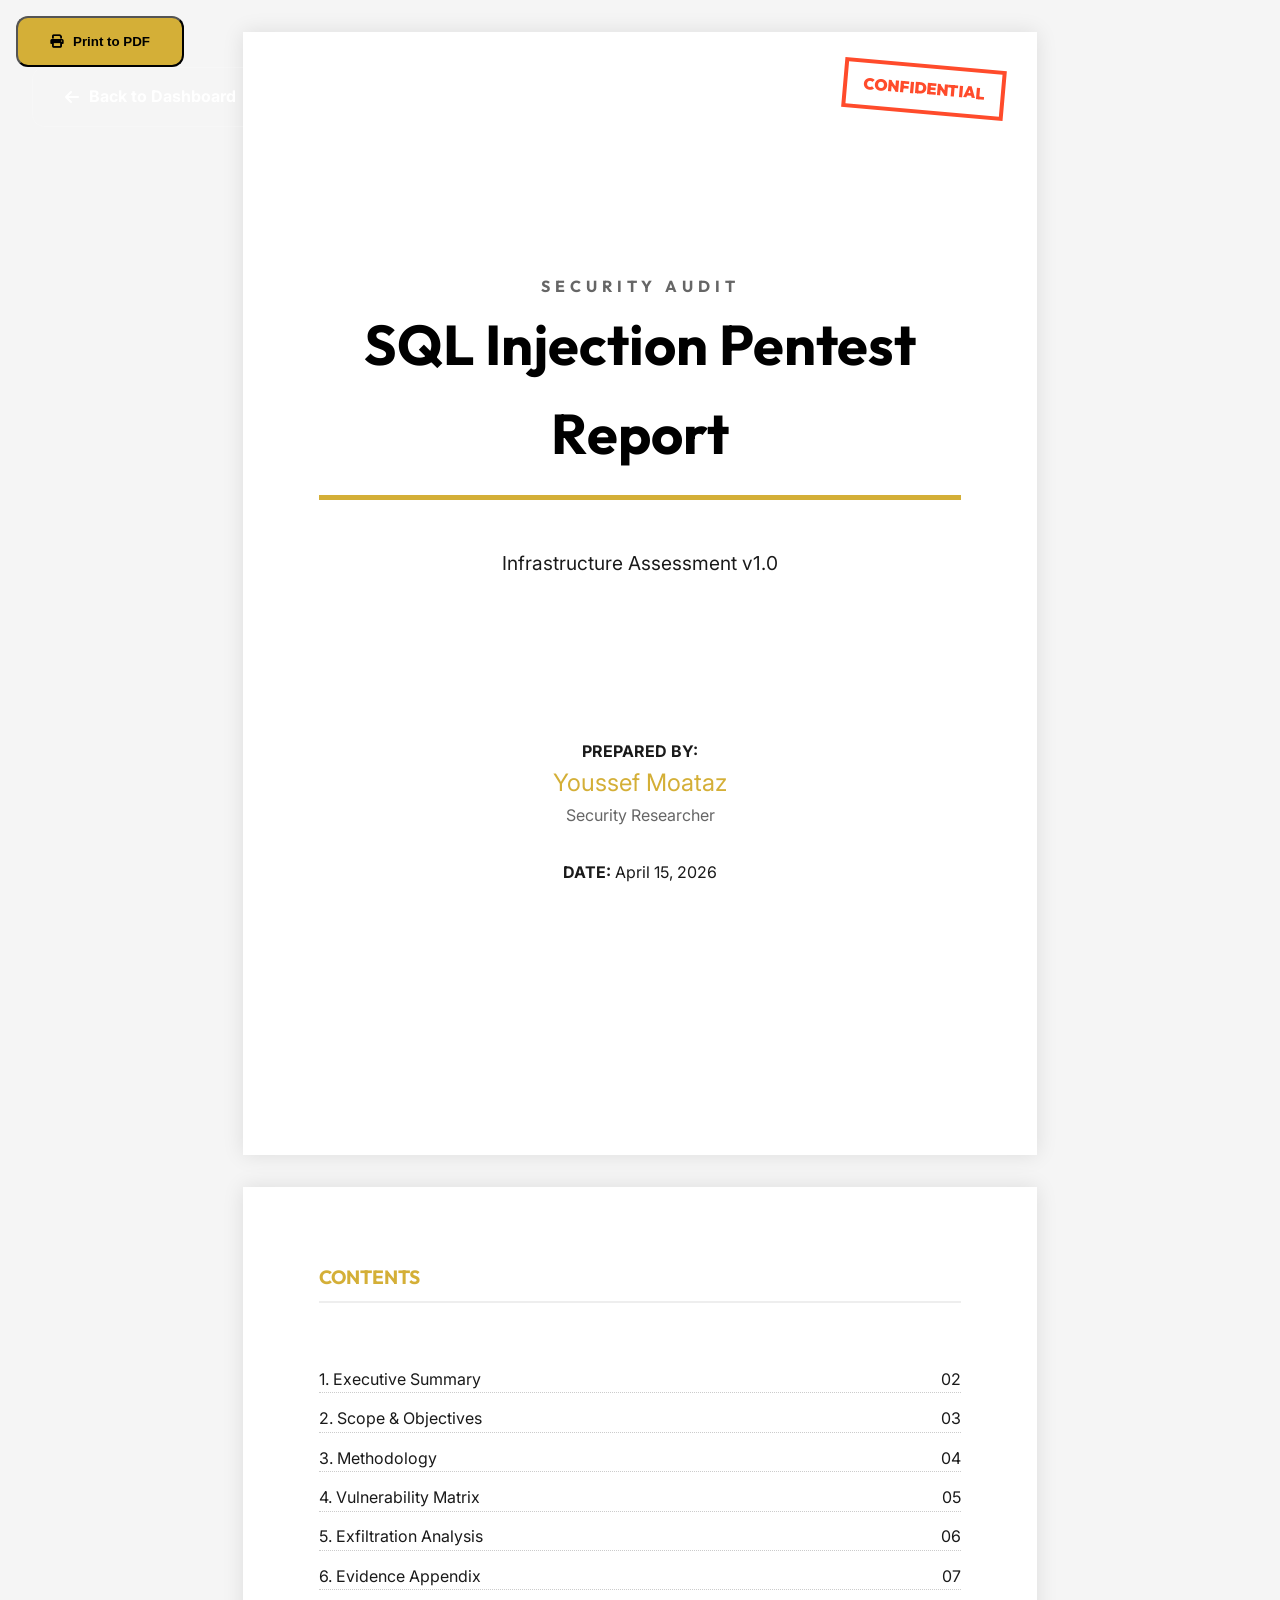
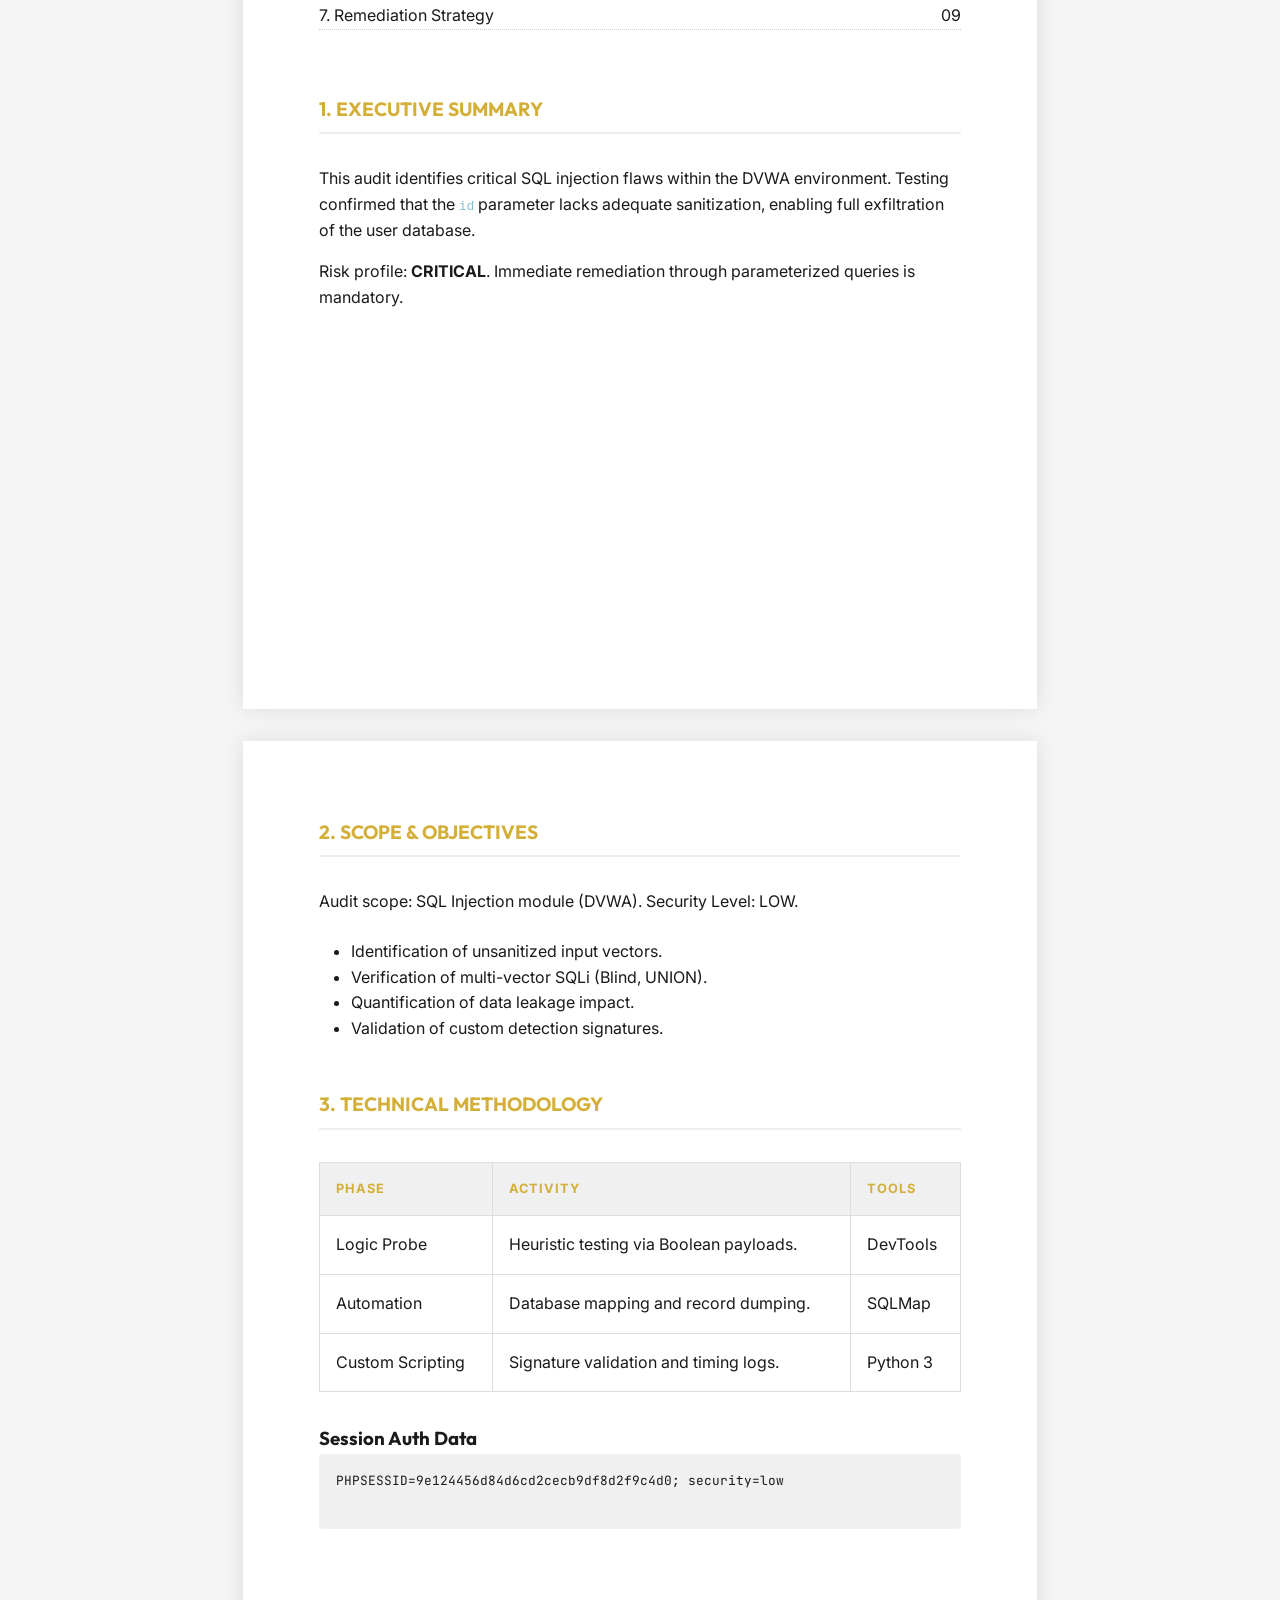
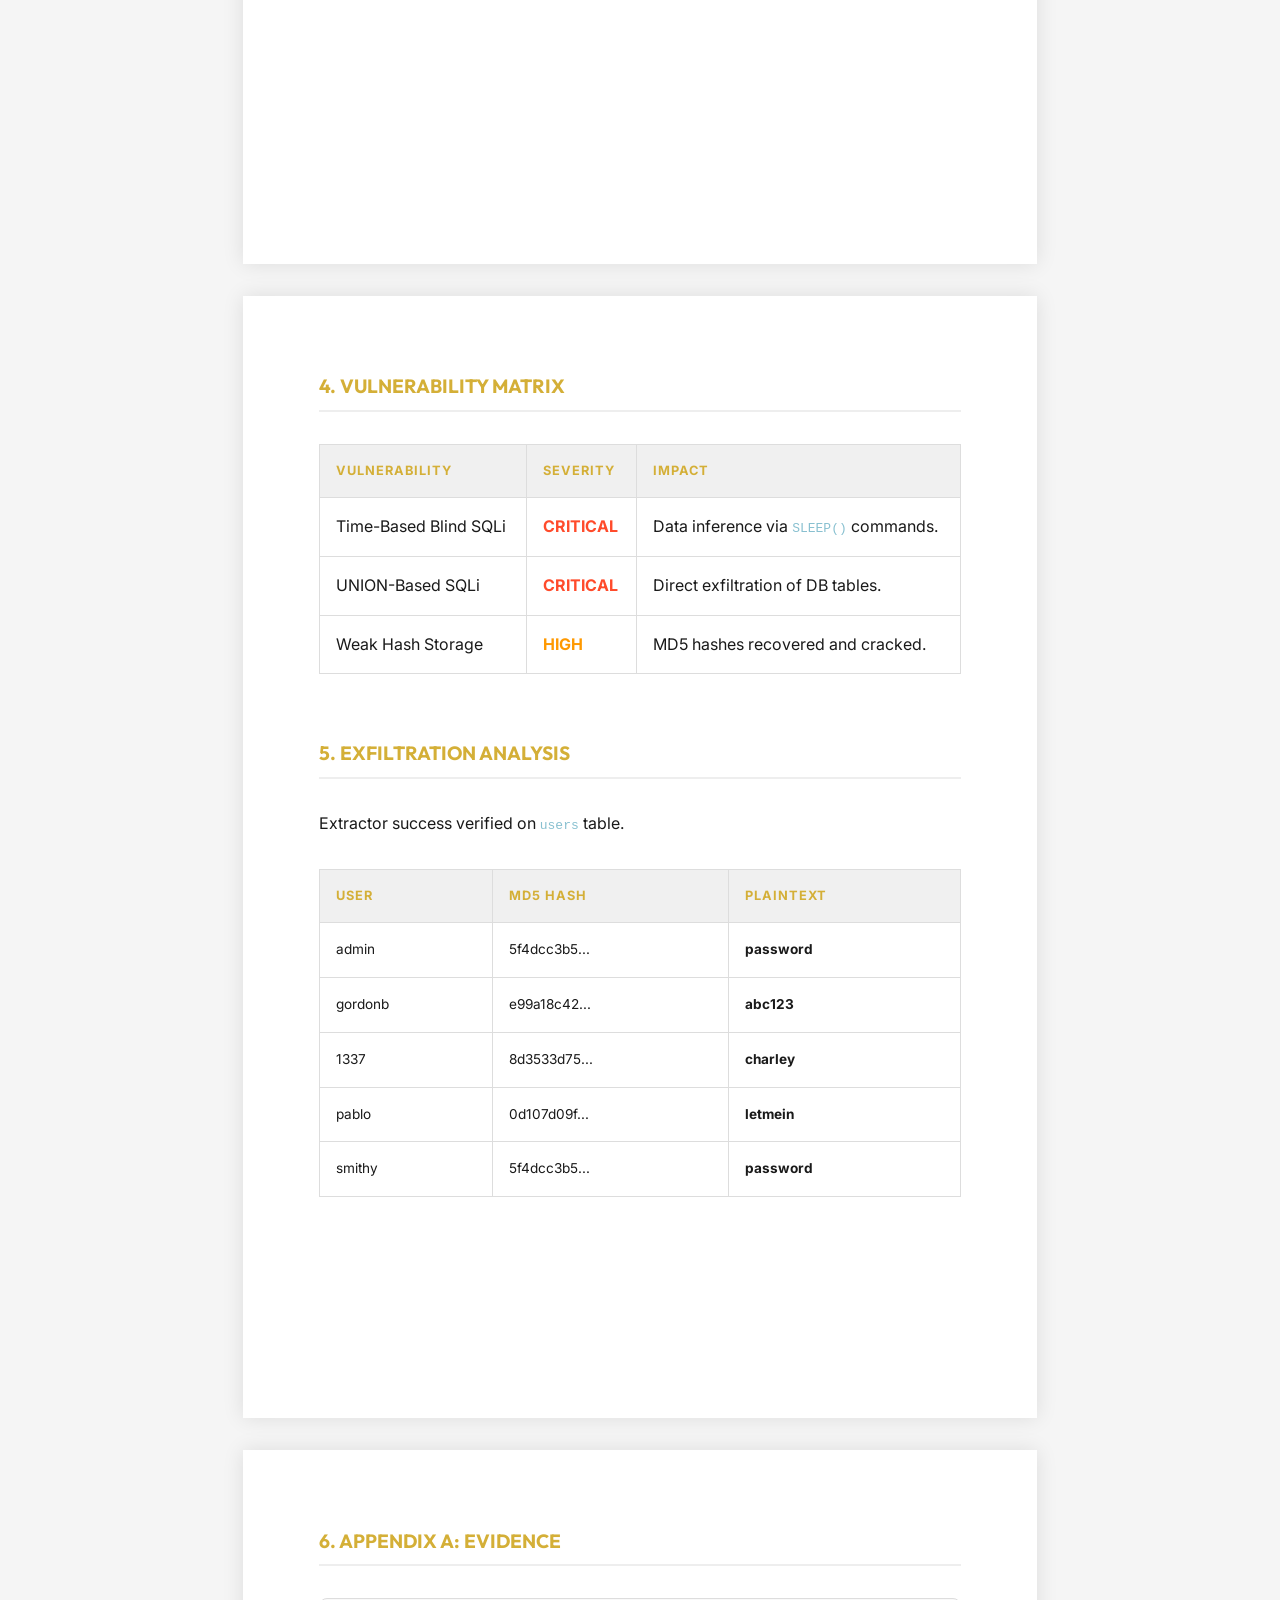
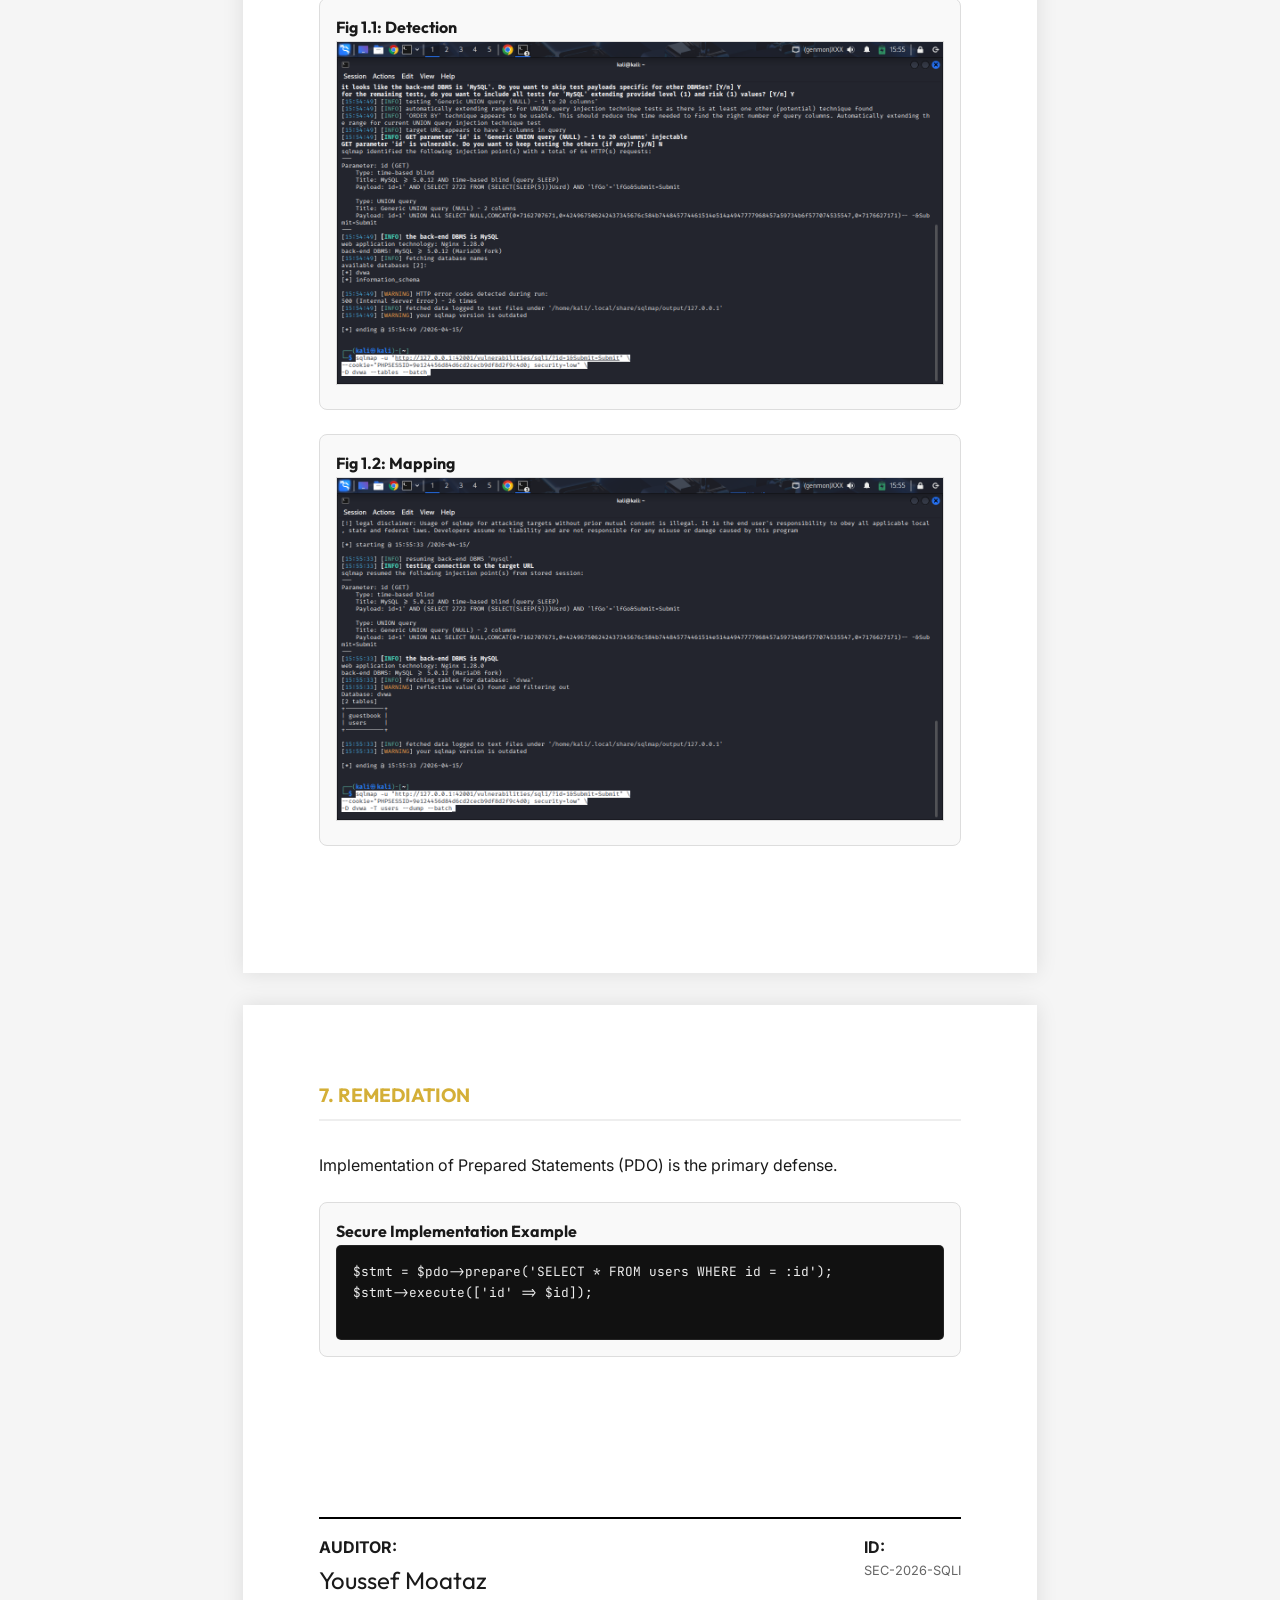
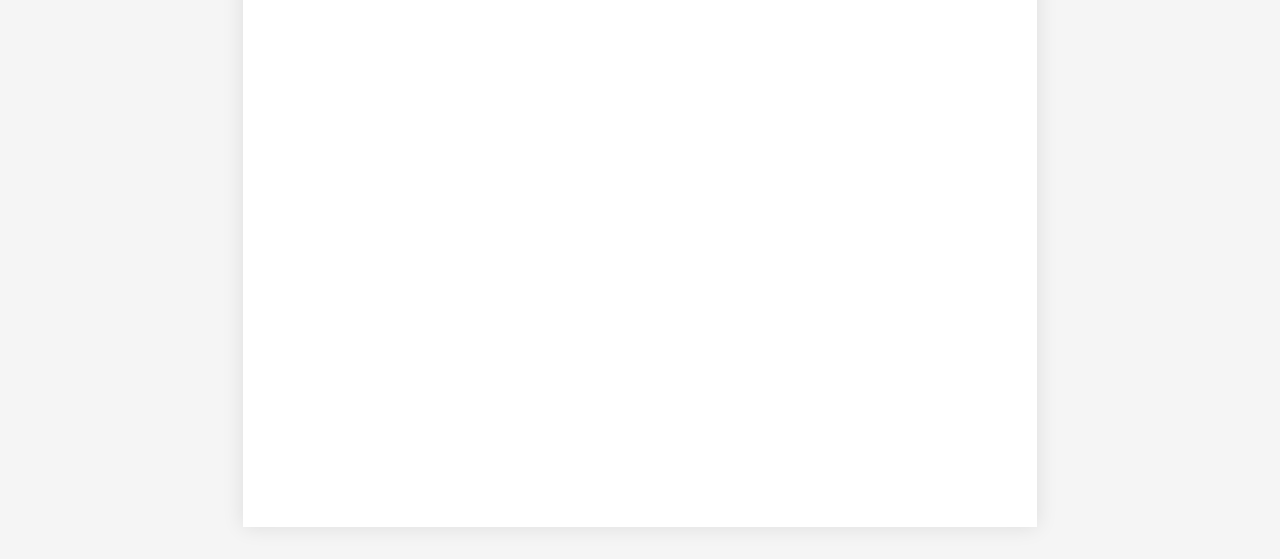
==== formal_report.html @ cf0d1996 "Initial release: Professional SQL Injection Assessment and Audit Report - Youssef Moataz" ====
<!DOCTYPE html>
<html lang="en">
<head>
    <meta charset="UTF-8">
    <meta name="viewport" content="width=device-width, initial-scale=1.0">
    <title>SQL Injection Security Audit | Youssef Moataz</title>
    <link rel="stylesheet" href="style.css">
    <link rel="stylesheet" href="https://cdnjs.cloudflare.com/ajax/libs/font-awesome/6.4.0/css/all.min.css">
    <style>
        body { background-color: #f5f5f5; color: #1a1a1a; font-family: 'Inter', sans-serif; padding: 0; }
        .report-page { background: white; width: 210mm; min-height: 297mm; margin: 2rem auto; padding: 2cm; box-shadow: 0 0 20px rgba(0,0,0,0.1); position: relative; }
        .cover-page { display: flex; flex-direction: column; justify-content: center; height: 250mm; text-align: center; }
        .cover-page h1 { font-size: 3.5rem; color: #000; margin-bottom: 1rem; border-bottom: 5px solid var(--accent-gold); padding-bottom: 1rem; }
        .confidential-stamp { position: absolute; top: 2rem; right: 2rem; border: 4px solid var(--danger); color: var(--danger); padding: 0.5rem 1rem; font-weight: 900; font-family: 'Outfit'; transform: rotate(5deg); }
        .section-header { border-bottom: 2px solid #eee; margin-bottom: 2rem; padding-bottom: 0.5rem; color: var(--accent-gold); text-transform: uppercase; font-size: 1.2rem; }
        .toc { margin: 4rem 0; list-style: none; }
        .toc li { margin-bottom: 0.8rem; display: flex; justify-content: space-between; border-bottom: 1px dotted #ccc; }
        .evidence-box { background: #f9f9f9; border: 1px solid #ddd; padding: 1rem; margin: 1.5rem 0; border-radius: 8px; }
        .evidence-box img { max-width: 100%; border: 1px solid #ddd; }
        .matrix-table { width: 100%; border-collapse: collapse; margin: 2rem 0; }
        .matrix-table th, .matrix-table td { border: 1px solid #ddd; padding: 1rem; text-align: left; }
        .matrix-table th { background: #f0f0f0; }
        @media print { .report-page { margin: 0; box-shadow: none; width: 100%; } .no-print { display: none; } }
    </style>
</head>
<body>

    <div class="no-print" style="position: fixed; top: 1rem; left: 1rem; z-index: 100;">
        <button onclick="window.print()" class="btn"><i class="fas fa-print"></i> Print to PDF</button>
        <a href="index.html" class="btn btn-outline" style="margin-left: 1rem;"><i class="fas fa-arrow-left"></i> Back to Dashboard</a>
    </div>

    <div class="report-page">
        <div class="confidential-stamp">CONFIDENTIAL</div>
        <div class="cover-page">
            <h4 style="letter-spacing: 5px; color: #666;">SECURITY AUDIT</h4>
            <h1>SQL Injection Pentest Report</h1>
            <p style="font-size: 1.2rem; margin-top: 2rem;">Infrastructure Assessment v1.0</p>
            <div style="margin-top: 10rem;">
                <p><strong>PREPARED BY:</strong></p>
                <p style="font-size: 1.5rem; color: var(--accent-gold);">Youssef Moataz</p>
                <p style="color: #666;">Security Researcher</p>
                <p style="margin-top: 2rem;"><strong>DATE:</strong> April 15, 2026</p>
            </div>
        </div>
    </div>

    <div class="report-page">
        <h2 class="section-header">Contents</h2>
        <ul class="toc">
            <li><span>1. Executive Summary</span><span>02</span></li>
            <li><span>2. Scope & Objectives</span><span>03</span></li>
            <li><span>3. Methodology</span><span>04</span></li>
            <li><span>4. Vulnerability Matrix</span><span>05</span></li>
            <li><span>5. Exfiltration Analysis</span><span>06</span></li>
            <li><span>6. Evidence Appendix</span><span>07</span></li>
            <li><span>7. Remediation Strategy</span><span>09</span></li>
        </ul>

        <h2 class="section-header" style="margin-top: 4rem;">1. Executive Summary</h2>
        <p>
            This audit identifies critical SQL injection flaws within the DVWA environment. Testing confirmed that the <code>id</code> parameter lacks adequate sanitization, enabling full exfiltration of the user database.
        </p>
        <p style="margin-top: 1rem;">
            Risk profile: <strong>CRITICAL</strong>. Immediate remediation through parameterized queries is mandatory.
        </p>
    </div>

    <div class="report-page">
        <h2 class="section-header">2. Scope & Objectives</h2>
        <p>Audit scope: SQL Injection module (DVWA). Security Level: LOW.</p>
        <ul style="margin: 1.5rem 0 1.5rem 2rem;">
            <li>Identification of unsanitized input vectors.</li>
            <li>Verification of multi-vector SQLi (Blind, UNION).</li>
            <li>Quantification of data leakage impact.</li>
            <li>Validation of custom detection signatures.</li>
        </ul>

        <h2 class="section-header" style="margin-top: 3rem;">3. Technical Methodology</h2>
        <table class="matrix-table">
            <tr><th>Phase</th><th>Activity</th><th>Tools</th></tr>
            <tr><td>Logic Probe</td><td>Heuristic testing via Boolean payloads.</td><td>DevTools</td></tr>
            <tr><td>Automation</td><td>Database mapping and record dumping.</td><td>SQLMap</td></tr>
            <tr><td>Custom Scripting</td><td>Signature validation and timing logs.</td><td>Python 3</td></tr>
        </table>

        <h3 style="margin-top: 2rem;">Session Auth Data</h3>
        <pre style="background: #f0f0f0; padding: 1rem; border-radius: 4px; font-size: 0.8rem;">
PHPSESSID=9e124456d84d6cd2cecb9df8d2f9c4d0; security=low
        </pre>
    </div>

    <div class="report-page">
        <h2 class="section-header">4. Vulnerability Matrix</h2>
        <table class="matrix-table">
            <tr><th>Vulnerability</th><th>Severity</th><th>Impact</th></tr>
            <tr><td>Time-Based Blind SQLi</td><td style="color: var(--danger); font-weight: bold;">CRITICAL</td><td>Data inference via <code>SLEEP()</code> commands.</td></tr>
            <tr><td>UNION-Based SQLi</td><td style="color: var(--danger); font-weight: bold;">CRITICAL</td><td>Direct exfiltration of DB tables.</td></tr>
            <tr><td>Weak Hash Storage</td><td style="color: #ff9900; font-weight: bold;">HIGH</td><td>MD5 hashes recovered and cracked.</td></tr>
        </table>

        <h2 class="section-header" style="margin-top: 4rem;">5. Exfiltration Analysis</h2>
        <p>Extractor success verified on <code>users</code> table.</p>
        <table class="matrix-table" style="font-size: 0.85rem;">
            <thead><tr><th>User</th><th>MD5 Hash</th><th>Plaintext</th></tr></thead>
            <tbody>
                <tr><td>admin</td><td>5f4dcc3b5...</td><td><strong>password</strong></td></tr>
                <tr><td>gordonb</td><td>e99a18c42...</td><td><strong>abc123</strong></td></tr>
                <tr><td>1337</td><td>8d3533d75...</td><td><strong>charley</strong></td></tr>
                <tr><td>pablo</td><td>0d107d09f...</td><td><strong>letmein</strong></td></tr>
                <tr><td>smithy</td><td>5f4dcc3b5...</td><td><strong>password</strong></td></tr>
            </tbody>
        </table>
    </div>

    <div class="report-page">
        <h2 class="section-header">6. Appendix A: Evidence</h2>
        <div class="evidence-box">
            <h4>Fig 1.1: Detection</h4>
            <img src="pics/Screenshot_2026-04-15_15_55_29.png">
        </div>
        <div class="evidence-box">
            <h4>Fig 1.2: Mapping</h4>
            <img src="pics/Screenshot_2026-04-15_15_55_54.png">
        </div>
    </div>

    <div class="report-page">
        <h2 class="section-header">7. Remediation</h2>
        <p>Implementation of Prepared Statements (PDO) is the primary defense.</p>
        <div class="evidence-box">
            <h4>Secure Implementation Example</h4>
            <pre style="background: #111; color: #eee; padding: 1rem; border-radius: 5px; font-size: 0.8rem;">
$stmt = $pdo->prepare('SELECT * FROM users WHERE id = :id');
$stmt->execute(['id' => $id]);
            </pre>
        </div>

        <div style="margin-top: 10rem; border-top: 2px solid #000; padding-top: 1rem; display: flex; justify-content: space-between;">
            <div>
                <p><strong>AUDITOR:</strong></p>
                <p style="font-family: 'Outfit'; font-size: 1.5rem;">Youssef Moataz</p>
            </div>
            <div>
                <p><strong>ID:</strong></p>
                <p style="color: #666; font-size: 0.8rem;">SEC-2026-SQLI</p>
            </div>
        </div>
    </div>

</body>
</html>
---- style.css ----
@import url('https://fonts.googleapis.com/css2?family=Inter:wght@300;400;600;800&family=Outfit:wght@300;400;700;900&family=JetBrains+Mono:wght@400;700&display=swap');

:root {
    --bg-deep: #050505;
    --bg-card: #0A0A0A;
    --accent-gold: #D4AF37;
    --accent-gold-dim: #997A24;
    --text-main: #FFFFFF;
    --text-dim: #A0A0A0;
    --glass-border: rgba(255, 255, 255, 0.08);
    --danger: #FF4B2B;
}

* {
    margin: 0;
    padding: 0;
    box-sizing: border-box;
}

body {
    background-color: var(--bg-deep);
    color: var(--text-main);
    font-family: 'Inter', sans-serif;
    line-height: 1.6;
    overflow-x: hidden;
    scroll-behavior: smooth;
}

.container {
    max-width: 1200px;
    margin: 0 auto;
    padding: 0 2rem;
}

h1, h2, h3, h4, .badge {
    font-family: 'Outfit', sans-serif;
    font-weight: 700;
}

section {
    padding: 6rem 0;
}

.hero {
    height: 90vh;
    display: flex;
    flex-direction: column;
    justify-content: center;
    align-items: center;
    text-align: center;
    background: radial-gradient(circle at center, #111 0%, #050505 100%);
    position: relative;
    padding: 2rem;
}

.hero h1 {
    font-size: 5rem;
    line-height: 1.1;
    margin-bottom: 1.5rem;
    letter-spacing: -2px;
    background: linear-gradient(135deg, #fff 0%, #aaa 100%);
    -webkit-background-clip: text;
    -webkit-text-fill-color: transparent;
}

.hero p {
    font-size: 1.2rem;
    color: var(--text-dim);
    max-width: 700px;
}

.badge {
    background: rgba(212, 175, 55, 0.1);
    color: var(--accent-gold);
    padding: 0.5rem 1.2rem;
    border-radius: 100px;
    border: 1px solid var(--accent-gold);
    font-size: 0.8rem;
    text-transform: uppercase;
    letter-spacing: 2px;
    margin-bottom: 2rem;
}

.stats-header {
    display: grid;
    grid-template-columns: repeat(3, 1fr);
    gap: 3rem;
    width: 100%;
}

.stat-box {
    display: flex;
    flex-direction: column;
    align-items: center;
}

.stat-val {
    font-size: 3rem;
    font-weight: 900;
    font-family: 'Outfit';
    color: var(--text-main);
}

.stat-label {
    text-transform: uppercase;
    font-size: 0.7rem;
    letter-spacing: 2px;
    color: var(--text-dim);
    margin-top: 5px;
}

.card {
    background: var(--bg-card);
    border: 1px solid var(--glass-border);
    padding: 2.5rem;
    border-radius: 20px;
    transition: transform 0.3s ease, border 0.3s ease;
}

.card:hover {
    border-color: rgba(212, 175, 55, 0.3);
}

.btn {
    background: var(--accent-gold);
    color: #000;
    padding: 1rem 2rem;
    border-radius: 12px;
    text-decoration: none;
    font-weight: 700;
    transition: all 0.3s ease;
    display: flex;
    align-items: center;
    gap: 10px;
}

.btn:hover {
    background: #fff;
    transform: translateY(-5px);
}

.btn-outline {
    background: transparent;
    border: 1px solid rgba(255,255,255,0.2);
    color: #fff;
}

.btn-outline:hover {
    border-color: var(--accent-gold);
    color: var(--accent-gold);
}

.timeline {
    position: relative;
    max-width: 800px;
    margin: 0 auto;
}

.timeline::before {
    content: '';
    position: absolute;
    left: 0;
    top: 0;
    width: 2px;
    height: 100%;
    background: linear-gradient(to bottom, transparent, var(--accent-gold), transparent);
}

.timeline-item {
    padding-left: 3rem;
    margin-bottom: 4rem;
    position: relative;
}

.timeline-dot {
    position: absolute;
    left: -6px;
    top: 0;
    width: 14px;
    height: 14px;
    background: var(--accent-gold);
    border-radius: 50%;
    box-shadow: 0 0 15px var(--accent-gold);
}

.meth-grid {
    display: grid;
    grid-template-columns: repeat(3, 1fr);
    gap: 2rem;
}

.meth-icon {
    font-size: 2.5rem;
    color: var(--accent-gold);
    margin-bottom: 1.5rem;
}

.severity-high {
    color: var(--danger);
    font-weight: 800;
}

.gallery {
    display: grid;
    grid-template-columns: repeat(auto-fill, minmax(280px, 1fr));
    gap: 1.5rem;
}

.gallery-item {
    position: relative;
    border-radius: 15px;
    overflow: hidden;
    aspect-ratio: 16/10;
    border: 1px solid var(--glass-border);
}

.gallery-item img {
    width: 100%;
    height: 100%;
    object-fit: cover;
    transition: transform 0.5s ease;
}

.gallery-overlay {
    position: absolute;
    bottom: 0;
    left: 0;
    width: 100%;
    padding: 1.5rem;
    background: linear-gradient(to top, rgba(0,0,0,0.9), transparent);
    transform: translateY(100%);
    transition: transform 0.3s ease;
}

.gallery-item:hover img {
    transform: scale(1.1);
}

.gallery-item:hover .gallery-overlay {
    transform: translateY(0);
}

.table-container {
    width: 100%;
    overflow-x: auto;
}

table {
    width: 100%;
    border-collapse: collapse;
    text-align: left;
}

th {
    padding: 1rem;
    border-bottom: 2px solid var(--accent-gold);
    color: var(--accent-gold);
    font-size: 0.8rem;
    text-transform: uppercase;
    letter-spacing: 1px;
}

td {
    padding: 1.2rem 1rem;
    border-bottom: 1px solid var(--glass-border);
}

.code-pill {
    font-family: 'JetBrains Mono', monospace;
    background: #111;
    padding: 0.3rem 0.6rem;
    border-radius: 4px;
    font-size: 0.85rem;
}

pre {
    background: #000;
    padding: 1.5rem;
    border-radius: 12px;
    overflow-x: auto;
    font-family: 'JetBrains Mono', monospace;
    border: 1px solid var(--glass-border);
}

code {
    color: #88C0D0;
}

footer {
    padding: 4rem 2rem;
    text-align: center;
    border-top: 1px solid var(--glass-border);
    color: var(--text-dim);
    font-size: 0.9rem;
}

.fingerprint-grid {
    display: grid;
    grid-template-columns: repeat(3, 1fr);
    gap: 1.5rem;
}

.f-item {
    background: rgba(255,255,255,0.02);
    padding: 1.5rem;
    border-radius: 12px;
}

.f-item h5 {
    color: var(--accent-gold);
    font-size: 0.7rem;
    letter-spacing: 1px;
}

.terminal-window {
    background: #0D0D0D;
    border-radius: 12px;
    border: 1px solid #333;
    overflow: hidden;
    margin: 2rem 0;
    box-shadow: 0 20px 50px rgba(0,0,0,0.5);
}

.terminal-header {
    background: #1A1A1A;
    padding: 10px 15px;
    display: flex;
    gap: 8px;
    border-bottom: 1px solid #333;
}

.t-dot {
    width: 12px;
    height: 12px;
    border-radius: 50%;
}

.t-body {
    padding: 1.5rem;
    font-family: 'JetBrains Mono', monospace;
    font-size: 0.85rem;
    line-height: 1.5;
    color: #88C0D0;
    overflow-x: auto;
}

.t-prompt { color: #81A1C1; margin-right: 10px; }
.t-cmd { color: #EBCB8B; }

.exfil-matrix {
    width: 100%;
    background: rgba(255, 255, 255, 0.01);
    border-radius: 16px;
    border-spacing: 0;
    margin: 3rem 0;
}

.exfil-matrix th {
    background: rgba(212, 175, 55, 0.05);
    color: var(--accent-gold);
    text-transform: uppercase;
    font-size: 0.75rem;
    padding: 1.5rem;
    text-align: left;
    border-bottom: 2px solid var(--accent-gold);
}

.exfil-matrix td {
    padding: 1.5rem;
    border-bottom: 1px solid var(--glass-border);
    font-family: 'Inter', sans-serif;
    font-size: 0.9rem;
}

.exfil-matrix tr:last-child td {
    border-bottom: none;
}

.plaintext-gold {
    color: var(--accent-gold);
    font-weight: 800;
    font-family: 'JetBrains Mono', monospace;
    letter-spacing: 1px;
}

.hash-dim {
    color: #555;
    font-family: 'JetBrains Mono', monospace;
    font-size: 0.8rem;
}

@media (max-width: 968px) {
    .hero h1 { font-size: 3.5rem; }
    .meth-grid { grid-template-columns: 1fr; }
}

@media (max-width: 768px) {
    .stat-box { margin-bottom: 1.5rem; }
    .hero h1 { font-size: 3rem; }
}
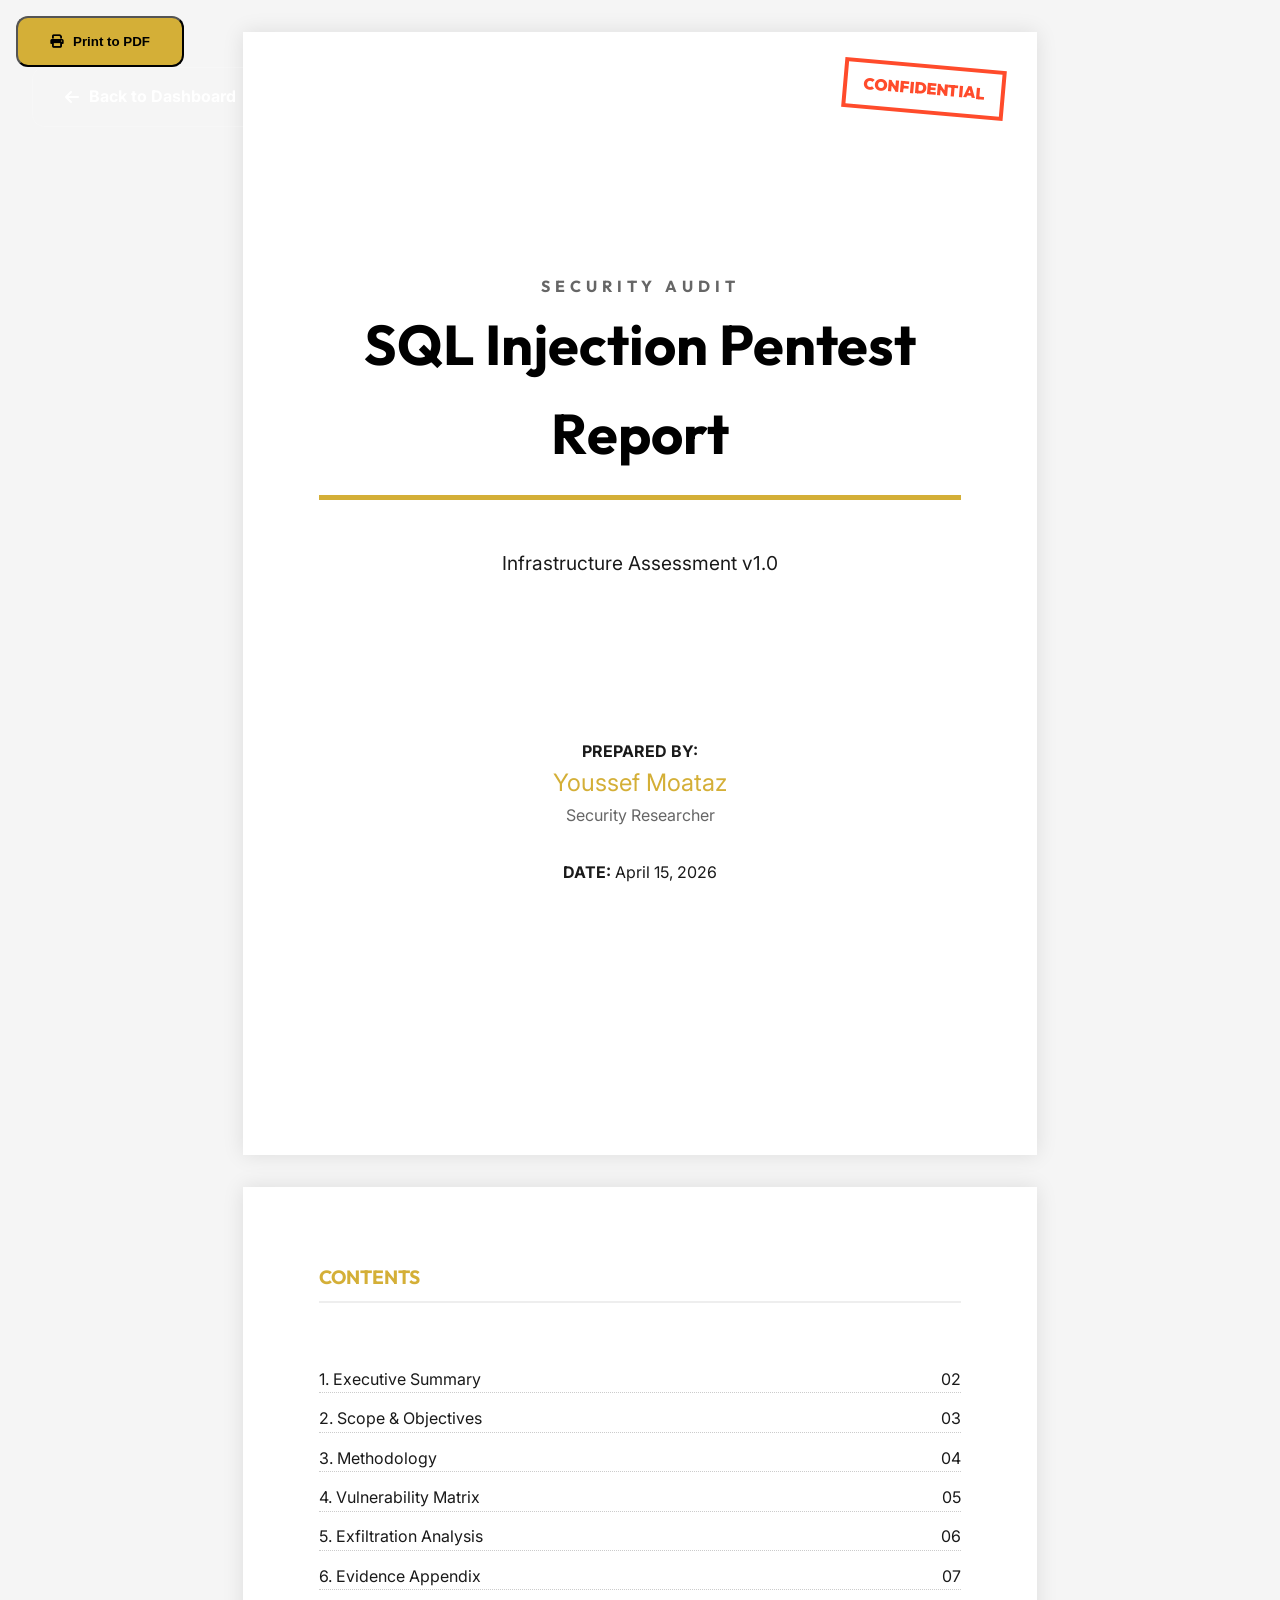
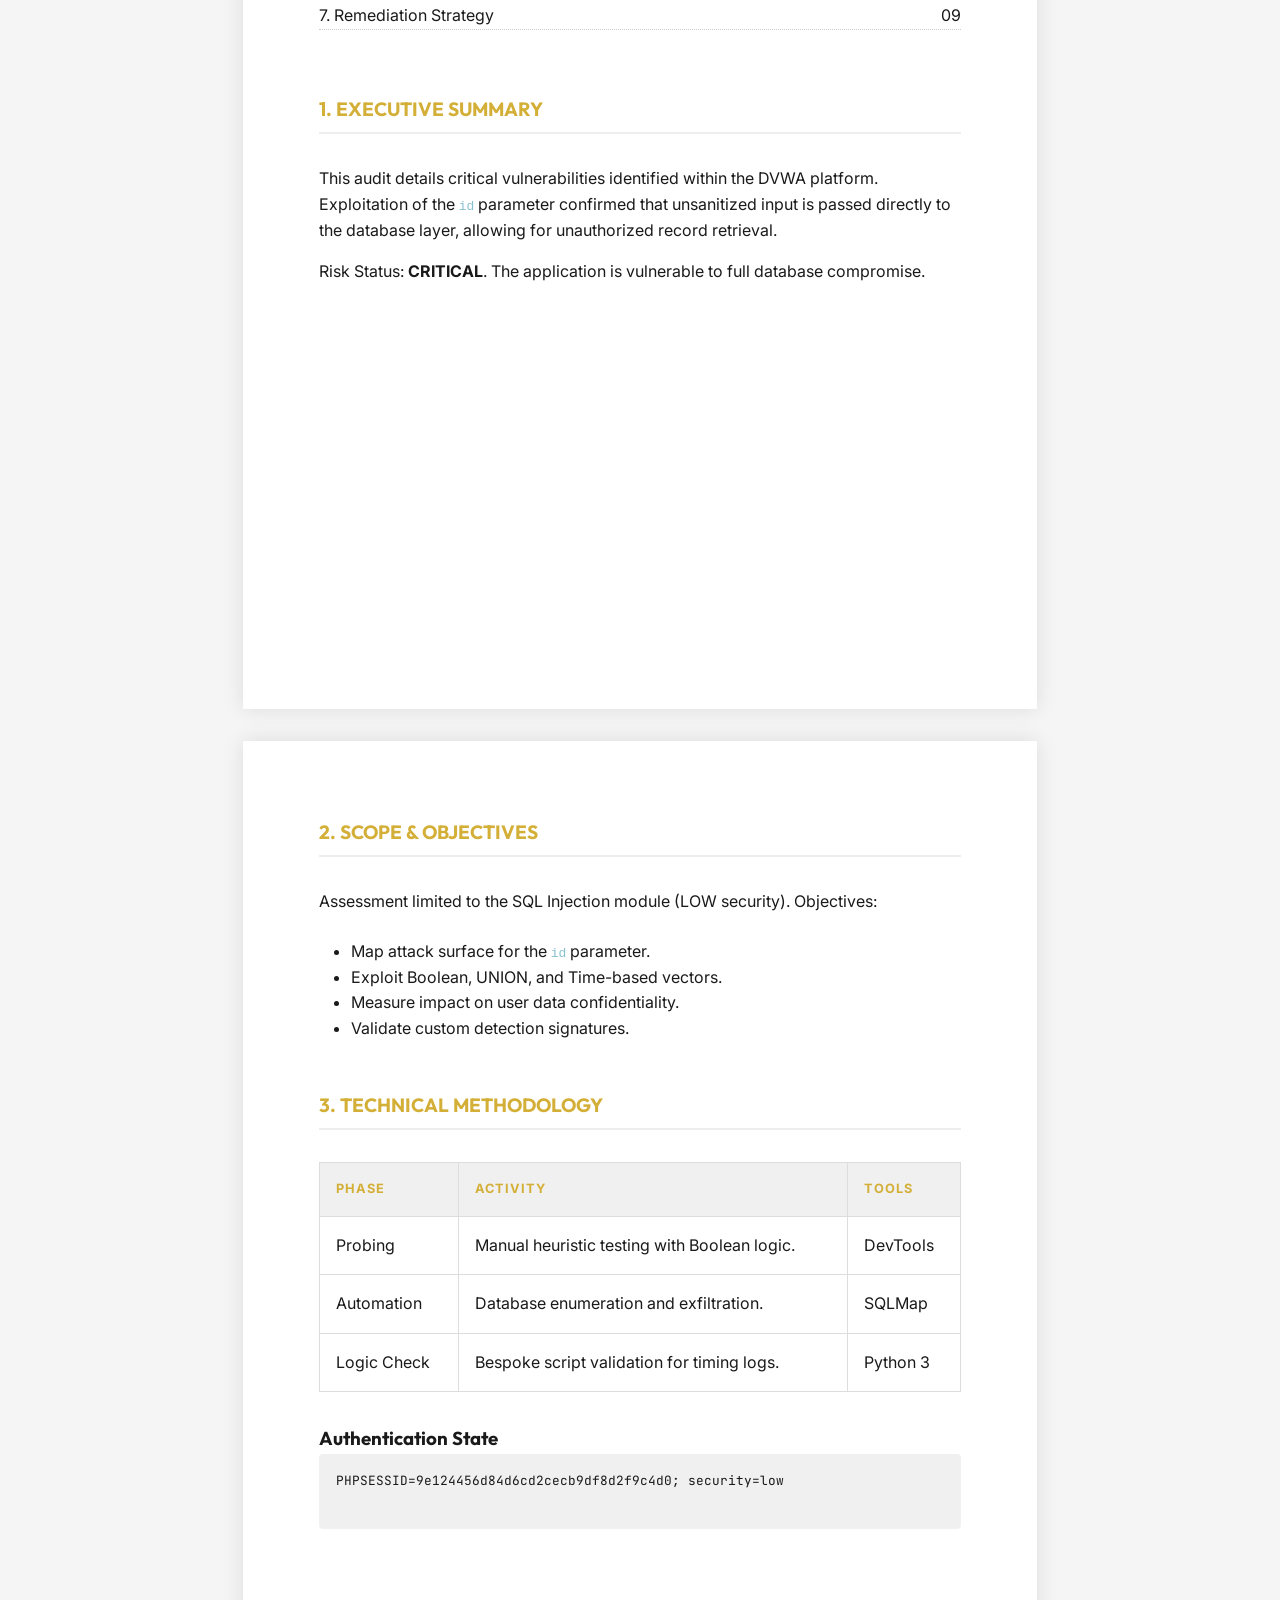
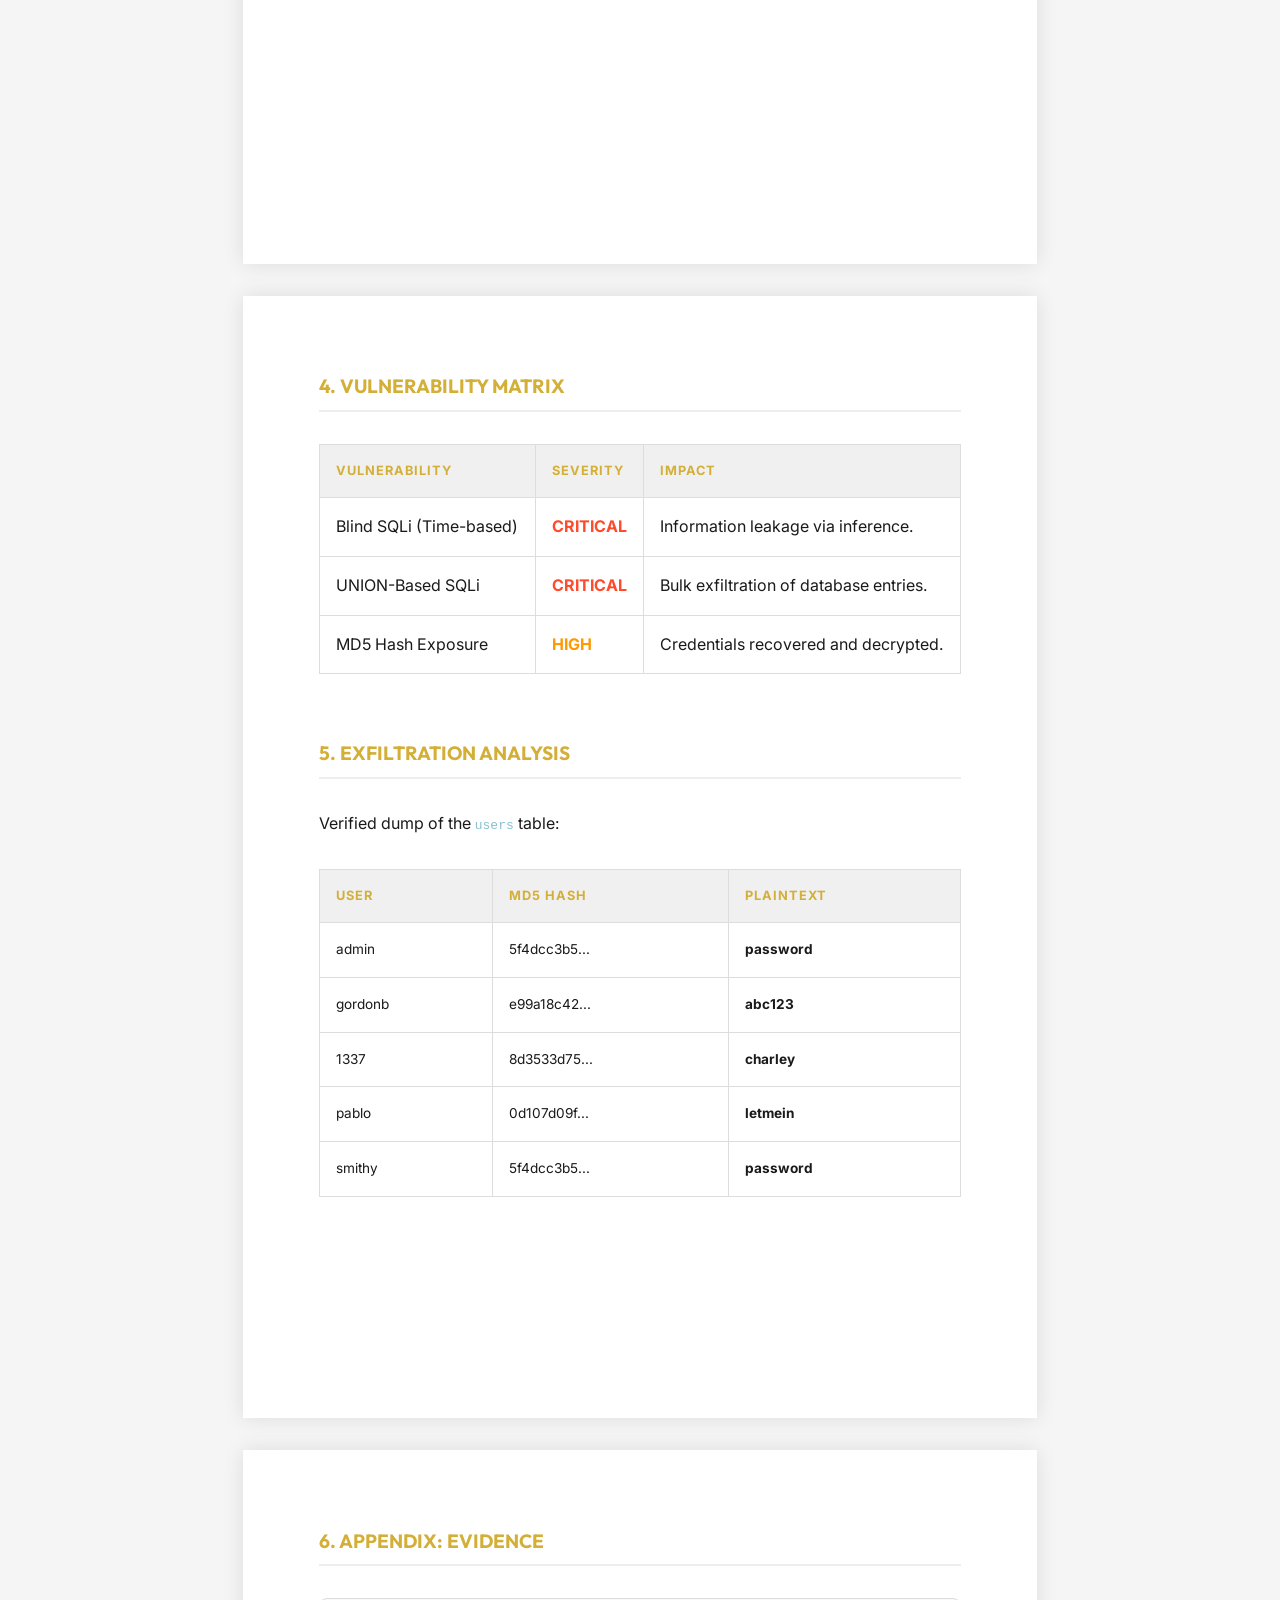
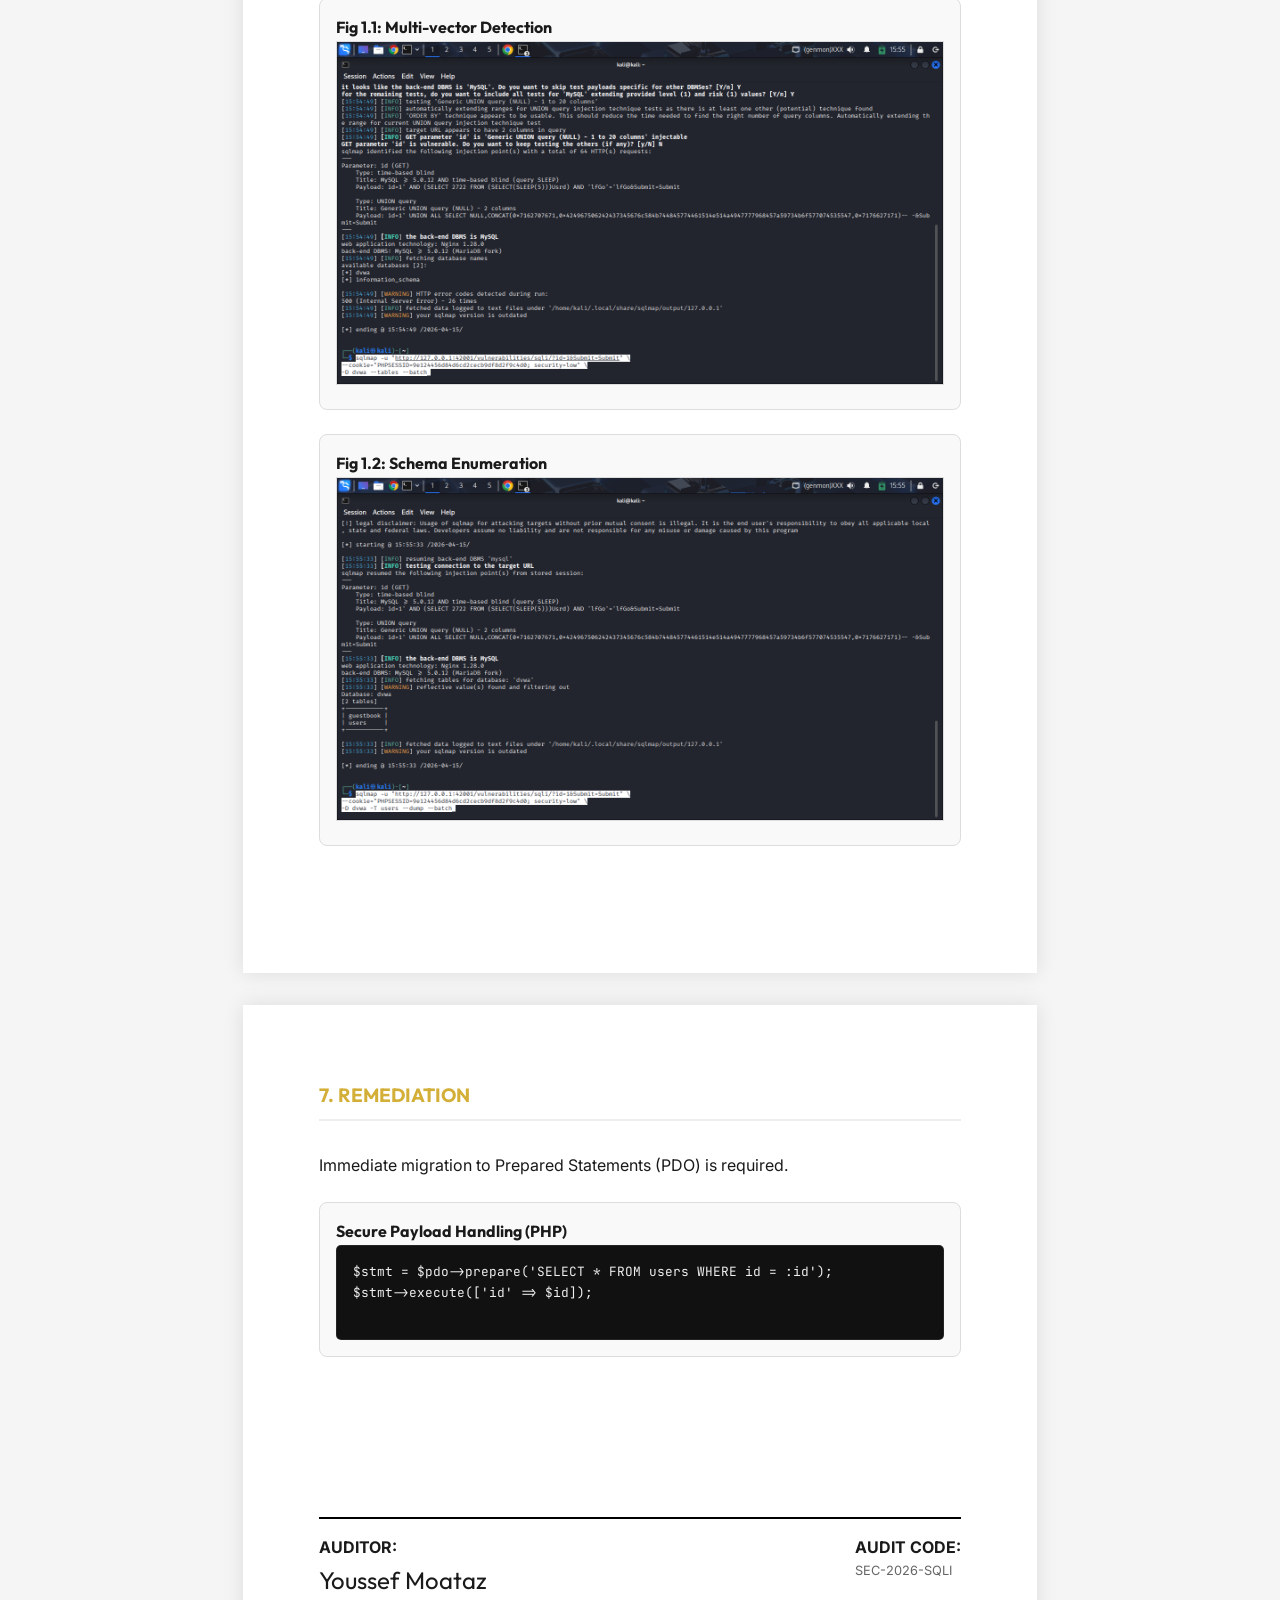
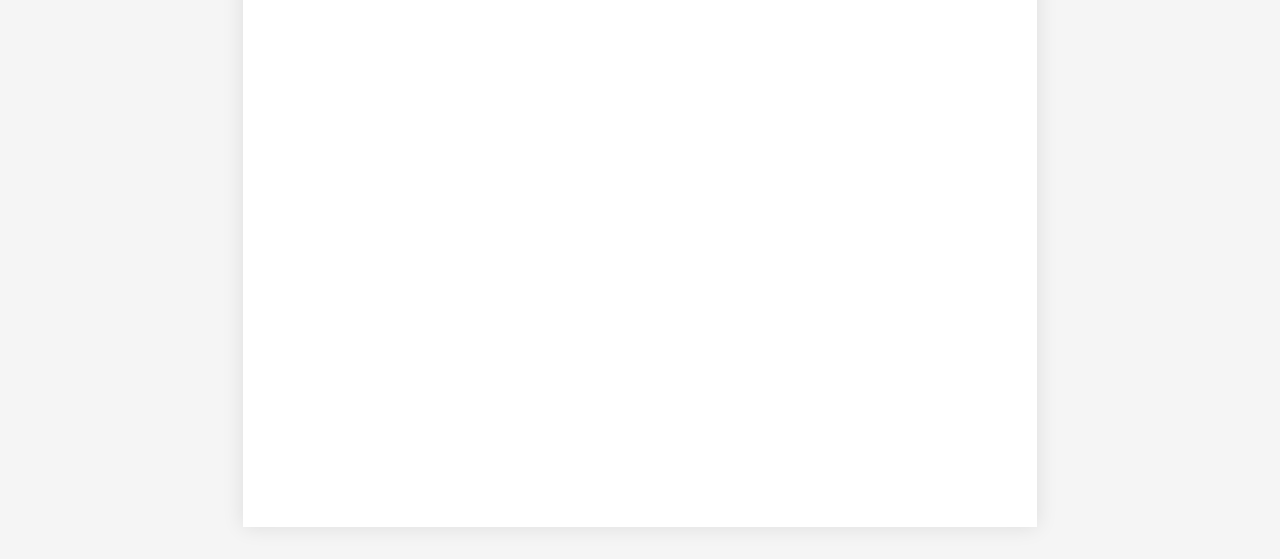
==== commit b867258c: "Final humanization and technical refinement sweep - Youssef Moataz" ====
--- a/formal_report.html
+++ b/formal_report.html
@@ -59,32 +59,32 @@
 
         <h2 class="section-header" style="margin-top: 4rem;">1. Executive Summary</h2>
         <p>
-            This audit identifies critical SQL injection flaws within the DVWA environment. Testing confirmed that the <code>id</code> parameter lacks adequate sanitization, enabling full exfiltration of the user database.
+            This audit details critical vulnerabilities identified within the DVWA platform. Exploitation of the <code>id</code> parameter confirmed that unsanitized input is passed directly to the database layer, allowing for unauthorized record retrieval.
         </p>
         <p style="margin-top: 1rem;">
-            Risk profile: <strong>CRITICAL</strong>. Immediate remediation through parameterized queries is mandatory.
+            Risk Status: <strong>CRITICAL</strong>. The application is vulnerable to full database compromise.
         </p>
     </div>
 
     <div class="report-page">
         <h2 class="section-header">2. Scope & Objectives</h2>
-        <p>Audit scope: SQL Injection module (DVWA). Security Level: LOW.</p>
+        <p>Assessment limited to the SQL Injection module (LOW security). Objectives:</p>
         <ul style="margin: 1.5rem 0 1.5rem 2rem;">
-            <li>Identification of unsanitized input vectors.</li>
-            <li>Verification of multi-vector SQLi (Blind, UNION).</li>
-            <li>Quantification of data leakage impact.</li>
-            <li>Validation of custom detection signatures.</li>
+            <li>Map attack surface for the <code>id</code> parameter.</li>
+            <li>Exploit Boolean, UNION, and Time-based vectors.</li>
+            <li>Measure impact on user data confidentiality.</li>
+            <li>Validate custom detection signatures.</li>
         </ul>
 
         <h2 class="section-header" style="margin-top: 3rem;">3. Technical Methodology</h2>
         <table class="matrix-table">
             <tr><th>Phase</th><th>Activity</th><th>Tools</th></tr>
-            <tr><td>Logic Probe</td><td>Heuristic testing via Boolean payloads.</td><td>DevTools</td></tr>
-            <tr><td>Automation</td><td>Database mapping and record dumping.</td><td>SQLMap</td></tr>
-            <tr><td>Custom Scripting</td><td>Signature validation and timing logs.</td><td>Python 3</td></tr>
+            <tr><td>Probing</td><td>Manual heuristic testing with Boolean logic.</td><td>DevTools</td></tr>
+            <tr><td>Automation</td><td>Database enumeration and exfiltration.</td><td>SQLMap</td></tr>
+            <tr><td>Logic Check</td><td>Bespoke script validation for timing logs.</td><td>Python 3</td></tr>
         </table>
 
-        <h3 style="margin-top: 2rem;">Session Auth Data</h3>
+        <h3 style="margin-top: 2rem;">Authentication State</h3>
         <pre style="background: #f0f0f0; padding: 1rem; border-radius: 4px; font-size: 0.8rem;">
 PHPSESSID=9e124456d84d6cd2cecb9df8d2f9c4d0; security=low
         </pre>
@@ -94,13 +94,13 @@
         <h2 class="section-header">4. Vulnerability Matrix</h2>
         <table class="matrix-table">
             <tr><th>Vulnerability</th><th>Severity</th><th>Impact</th></tr>
-            <tr><td>Time-Based Blind SQLi</td><td style="color: var(--danger); font-weight: bold;">CRITICAL</td><td>Data inference via <code>SLEEP()</code> commands.</td></tr>
-            <tr><td>UNION-Based SQLi</td><td style="color: var(--danger); font-weight: bold;">CRITICAL</td><td>Direct exfiltration of DB tables.</td></tr>
-            <tr><td>Weak Hash Storage</td><td style="color: #ff9900; font-weight: bold;">HIGH</td><td>MD5 hashes recovered and cracked.</td></tr>
+            <tr><td>Blind SQLi (Time-based)</td><td style="color: var(--danger); font-weight: bold;">CRITICAL</td><td>Information leakage via inference.</td></tr>
+            <tr><td>UNION-Based SQLi</td><td style="color: var(--danger); font-weight: bold;">CRITICAL</td><td>Bulk exfiltration of database entries.</td></tr>
+            <tr><td>MD5 Hash Exposure</td><td style="color: #ff9900; font-weight: bold;">HIGH</td><td>Credentials recovered and decrypted.</td></tr>
         </table>
 
         <h2 class="section-header" style="margin-top: 4rem;">5. Exfiltration Analysis</h2>
-        <p>Extractor success verified on <code>users</code> table.</p>
+        <p>Verified dump of the <code>users</code> table:</p>
         <table class="matrix-table" style="font-size: 0.85rem;">
             <thead><tr><th>User</th><th>MD5 Hash</th><th>Plaintext</th></tr></thead>
             <tbody>
@@ -114,22 +114,22 @@
     </div>
 
     <div class="report-page">
-        <h2 class="section-header">6. Appendix A: Evidence</h2>
+        <h2 class="section-header">6. Appendix: Evidence</h2>
         <div class="evidence-box">
-            <h4>Fig 1.1: Detection</h4>
+            <h4>Fig 1.1: Multi-vector Detection</h4>
             <img src="pics/Screenshot_2026-04-15_15_55_29.png">
         </div>
         <div class="evidence-box">
-            <h4>Fig 1.2: Mapping</h4>
+            <h4>Fig 1.2: Schema Enumeration</h4>
             <img src="pics/Screenshot_2026-04-15_15_55_54.png">
         </div>
     </div>
 
     <div class="report-page">
         <h2 class="section-header">7. Remediation</h2>
-        <p>Implementation of Prepared Statements (PDO) is the primary defense.</p>
+        <p>Immediate migration to Prepared Statements (PDO) is required.</p>
         <div class="evidence-box">
-            <h4>Secure Implementation Example</h4>
+            <h4>Secure Payload Handling (PHP)</h4>
             <pre style="background: #111; color: #eee; padding: 1rem; border-radius: 5px; font-size: 0.8rem;">
 $stmt = $pdo->prepare('SELECT * FROM users WHERE id = :id');
 $stmt->execute(['id' => $id]);
@@ -142,7 +142,7 @@
                 <p style="font-family: 'Outfit'; font-size: 1.5rem;">Youssef Moataz</p>
             </div>
             <div>
-                <p><strong>ID:</strong></p>
+                <p><strong>AUDIT CODE:</strong></p>
                 <p style="color: #666; font-size: 0.8rem;">SEC-2026-SQLI</p>
             </div>
         </div>
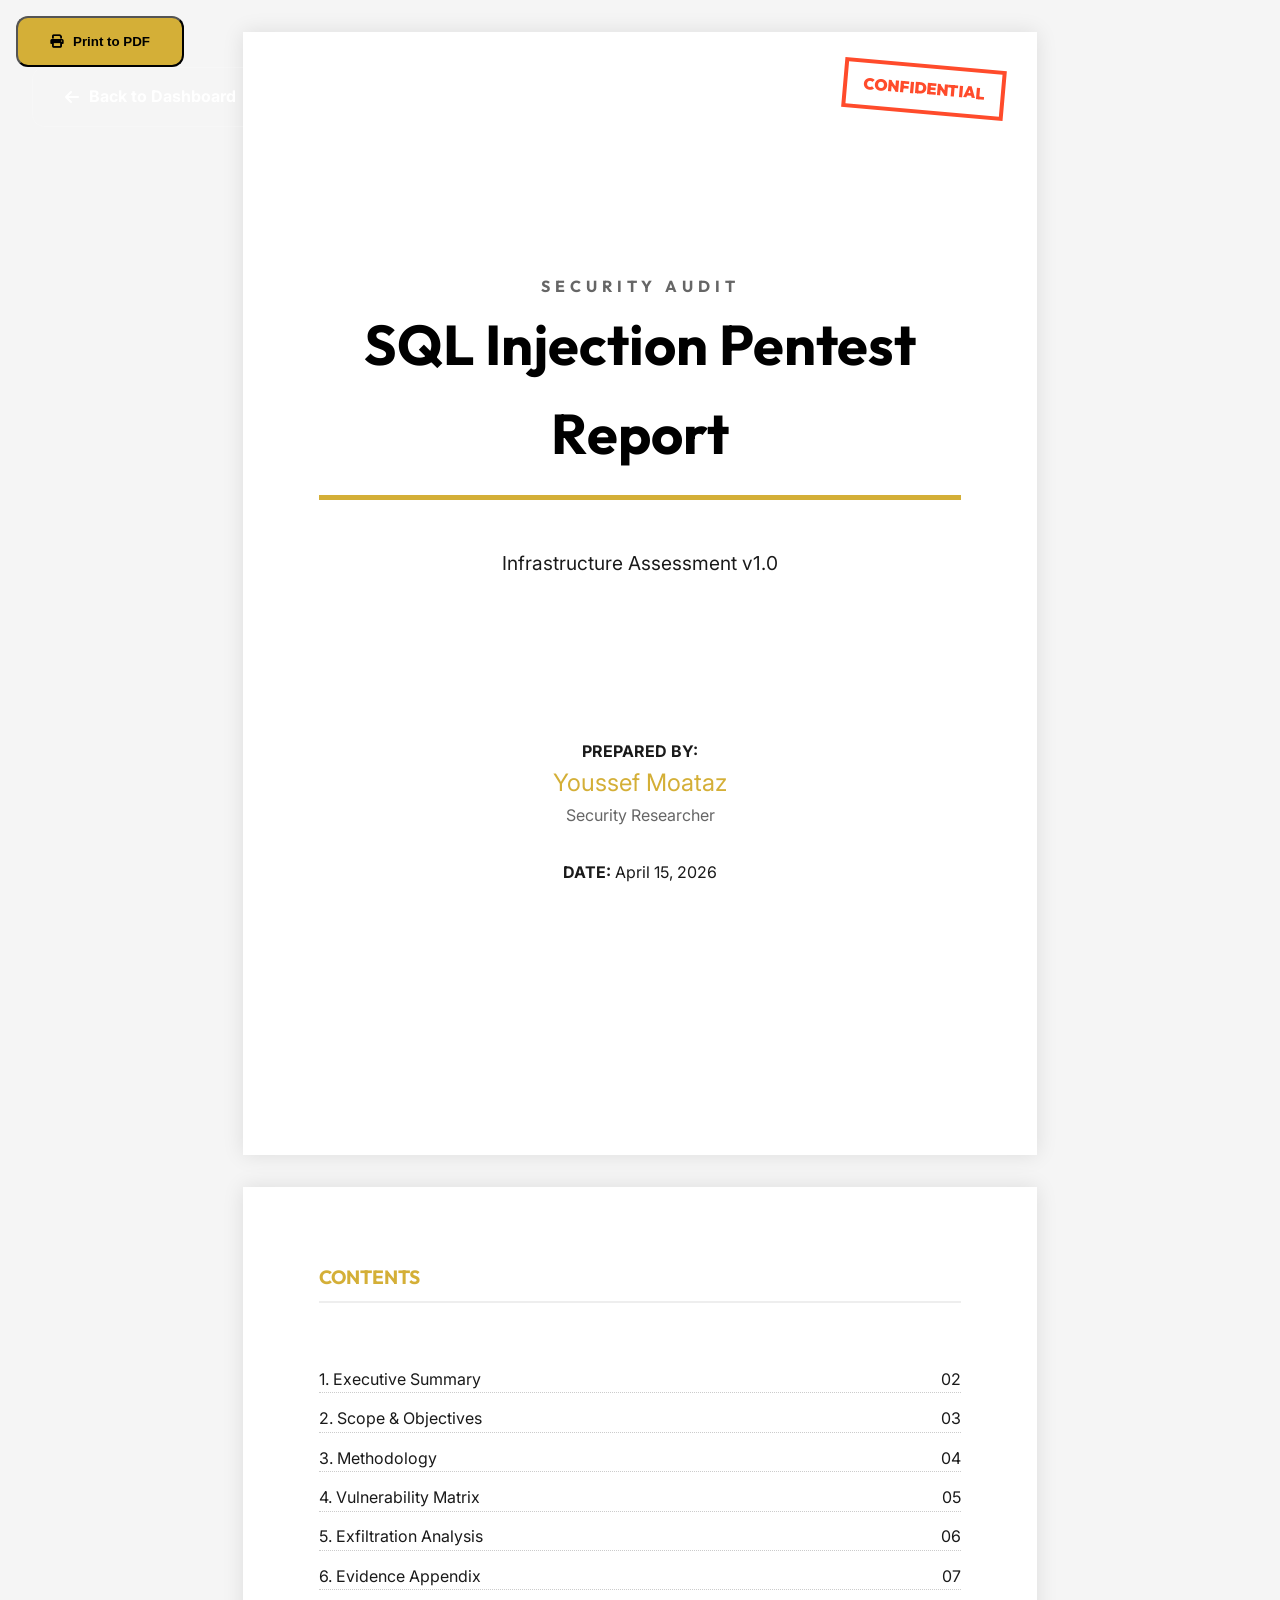
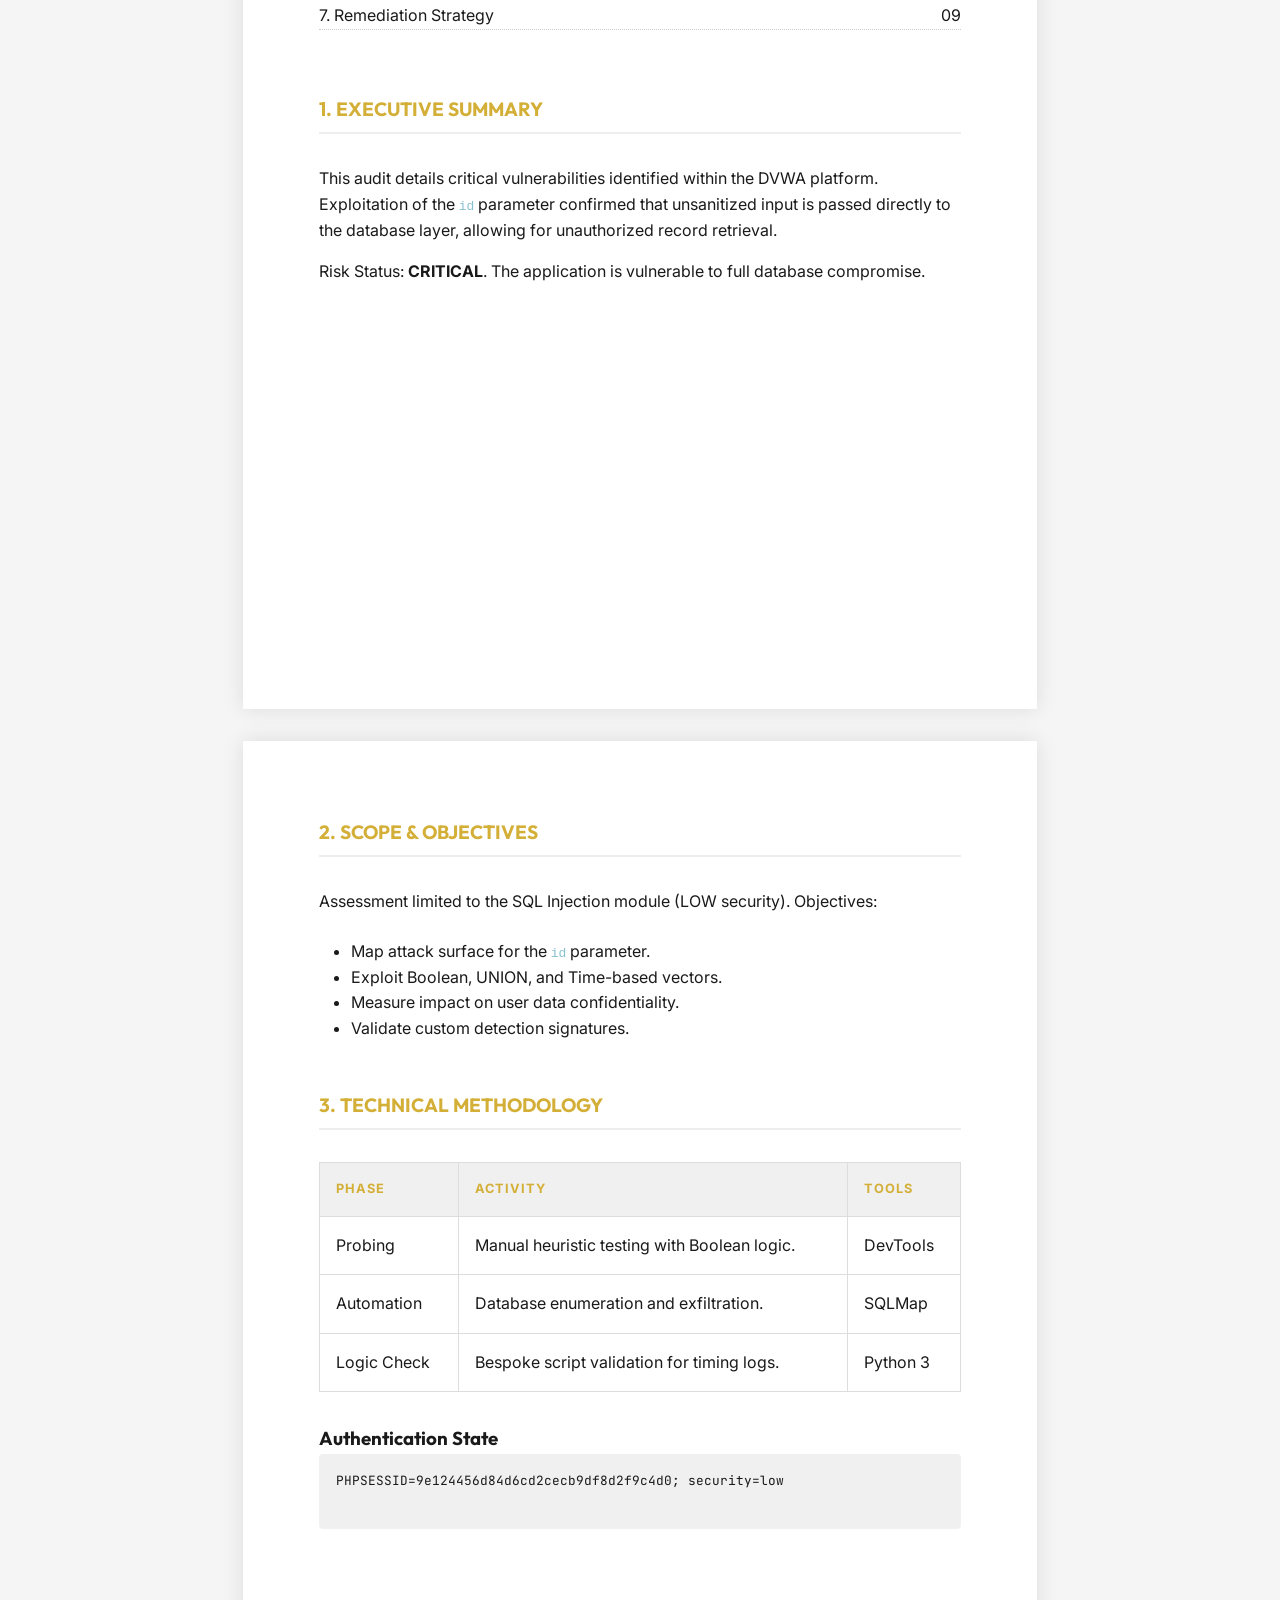
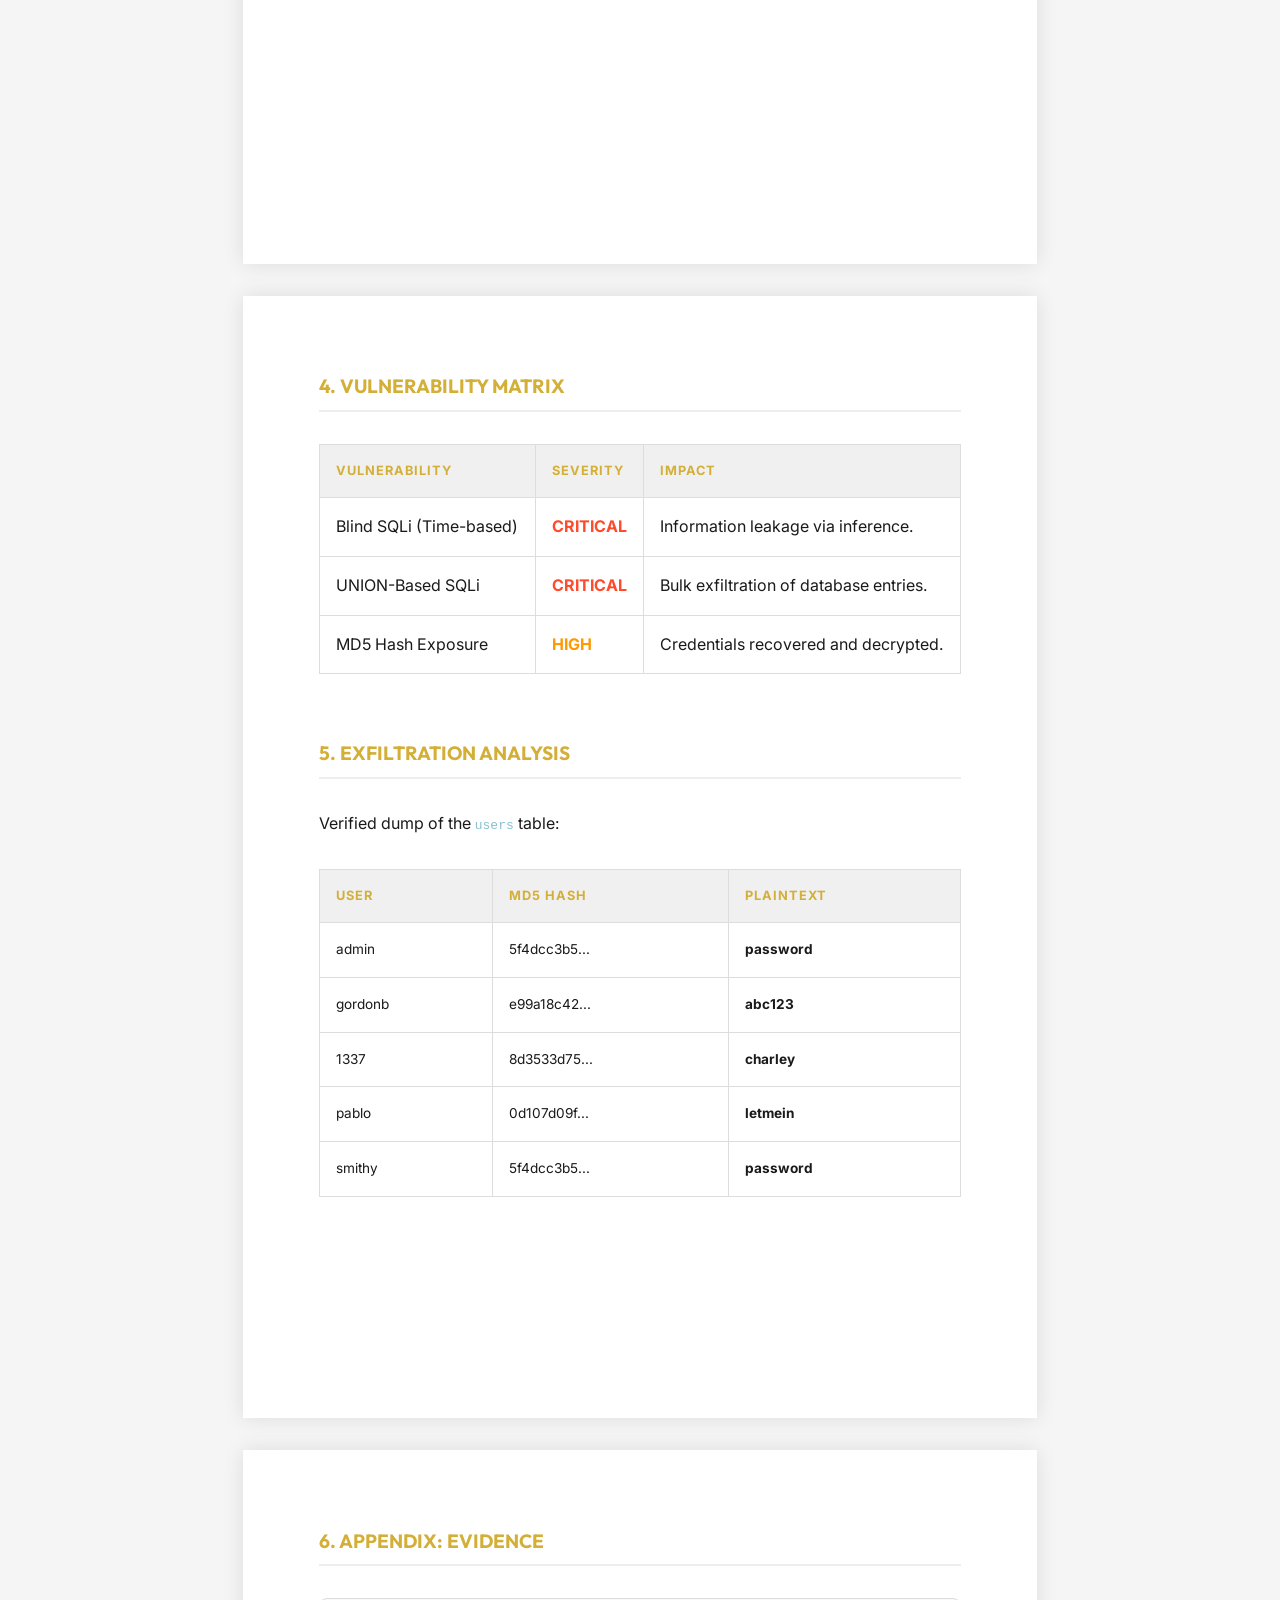
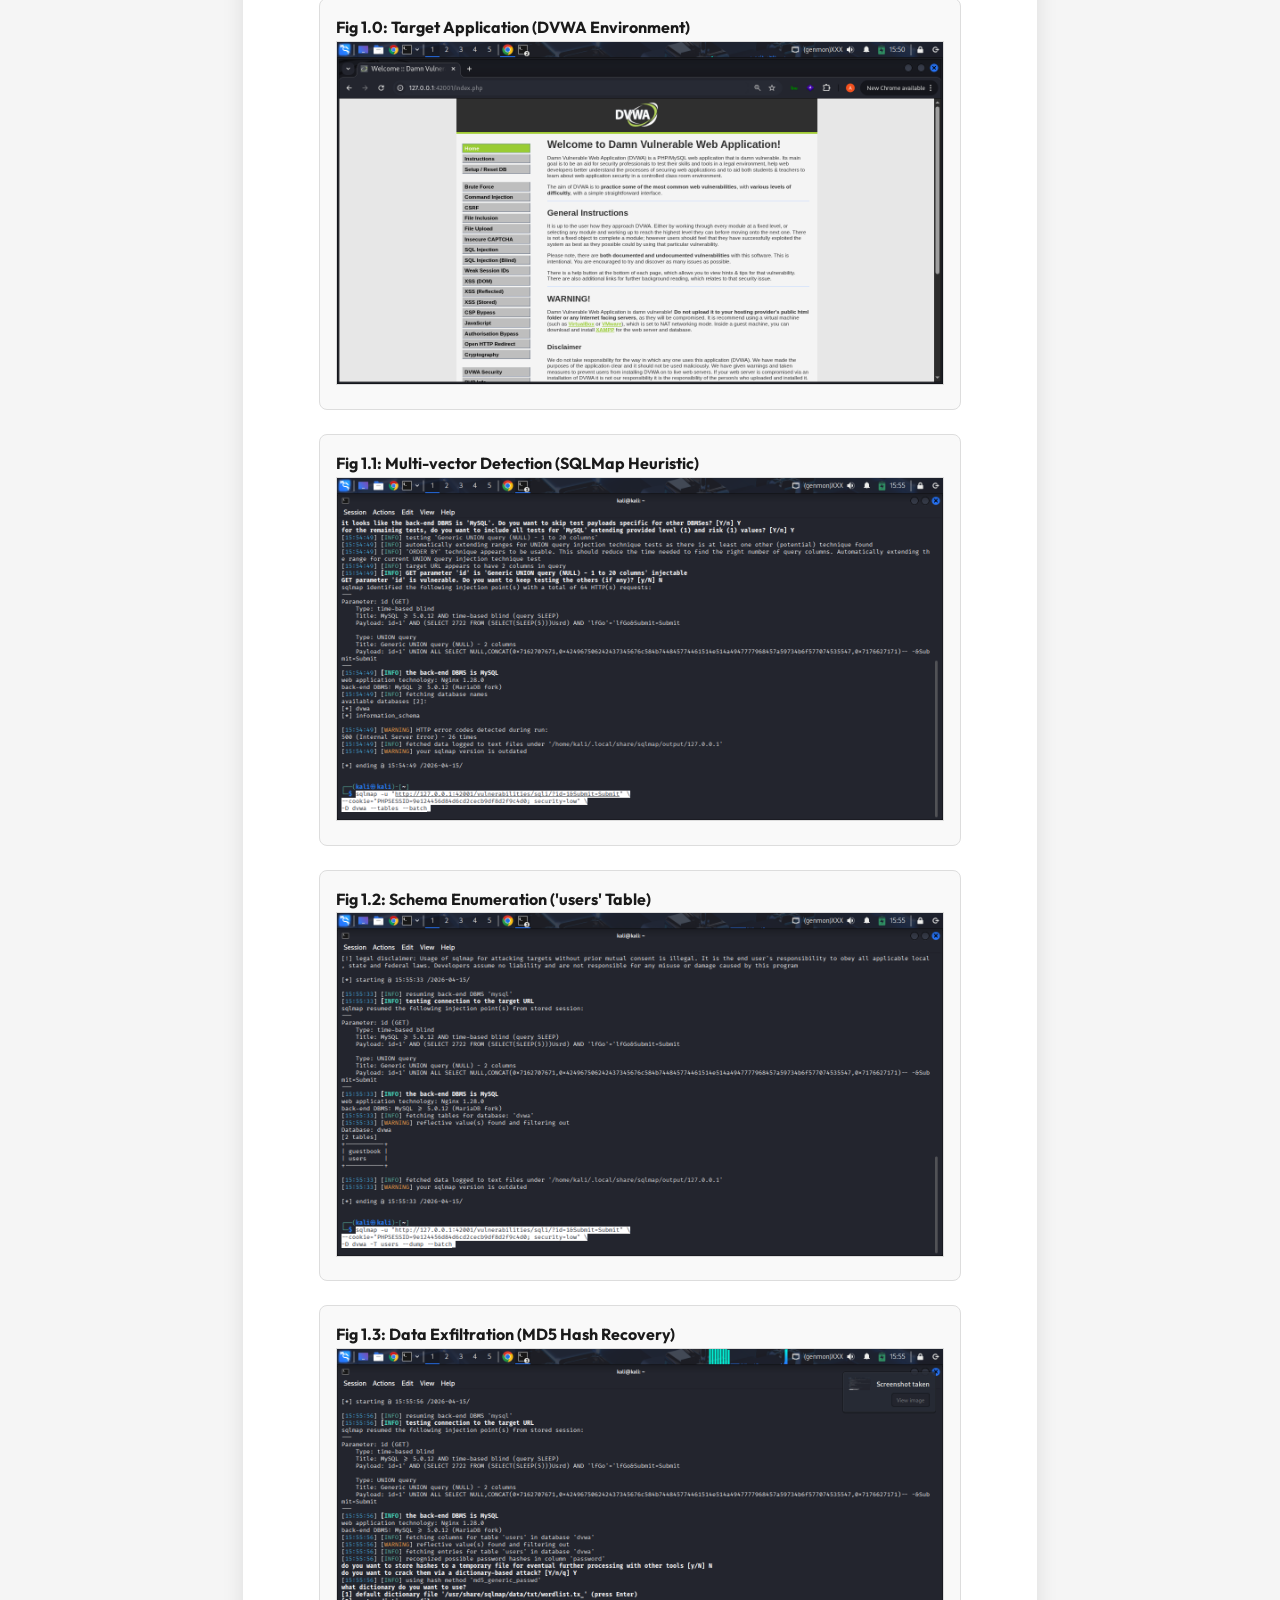
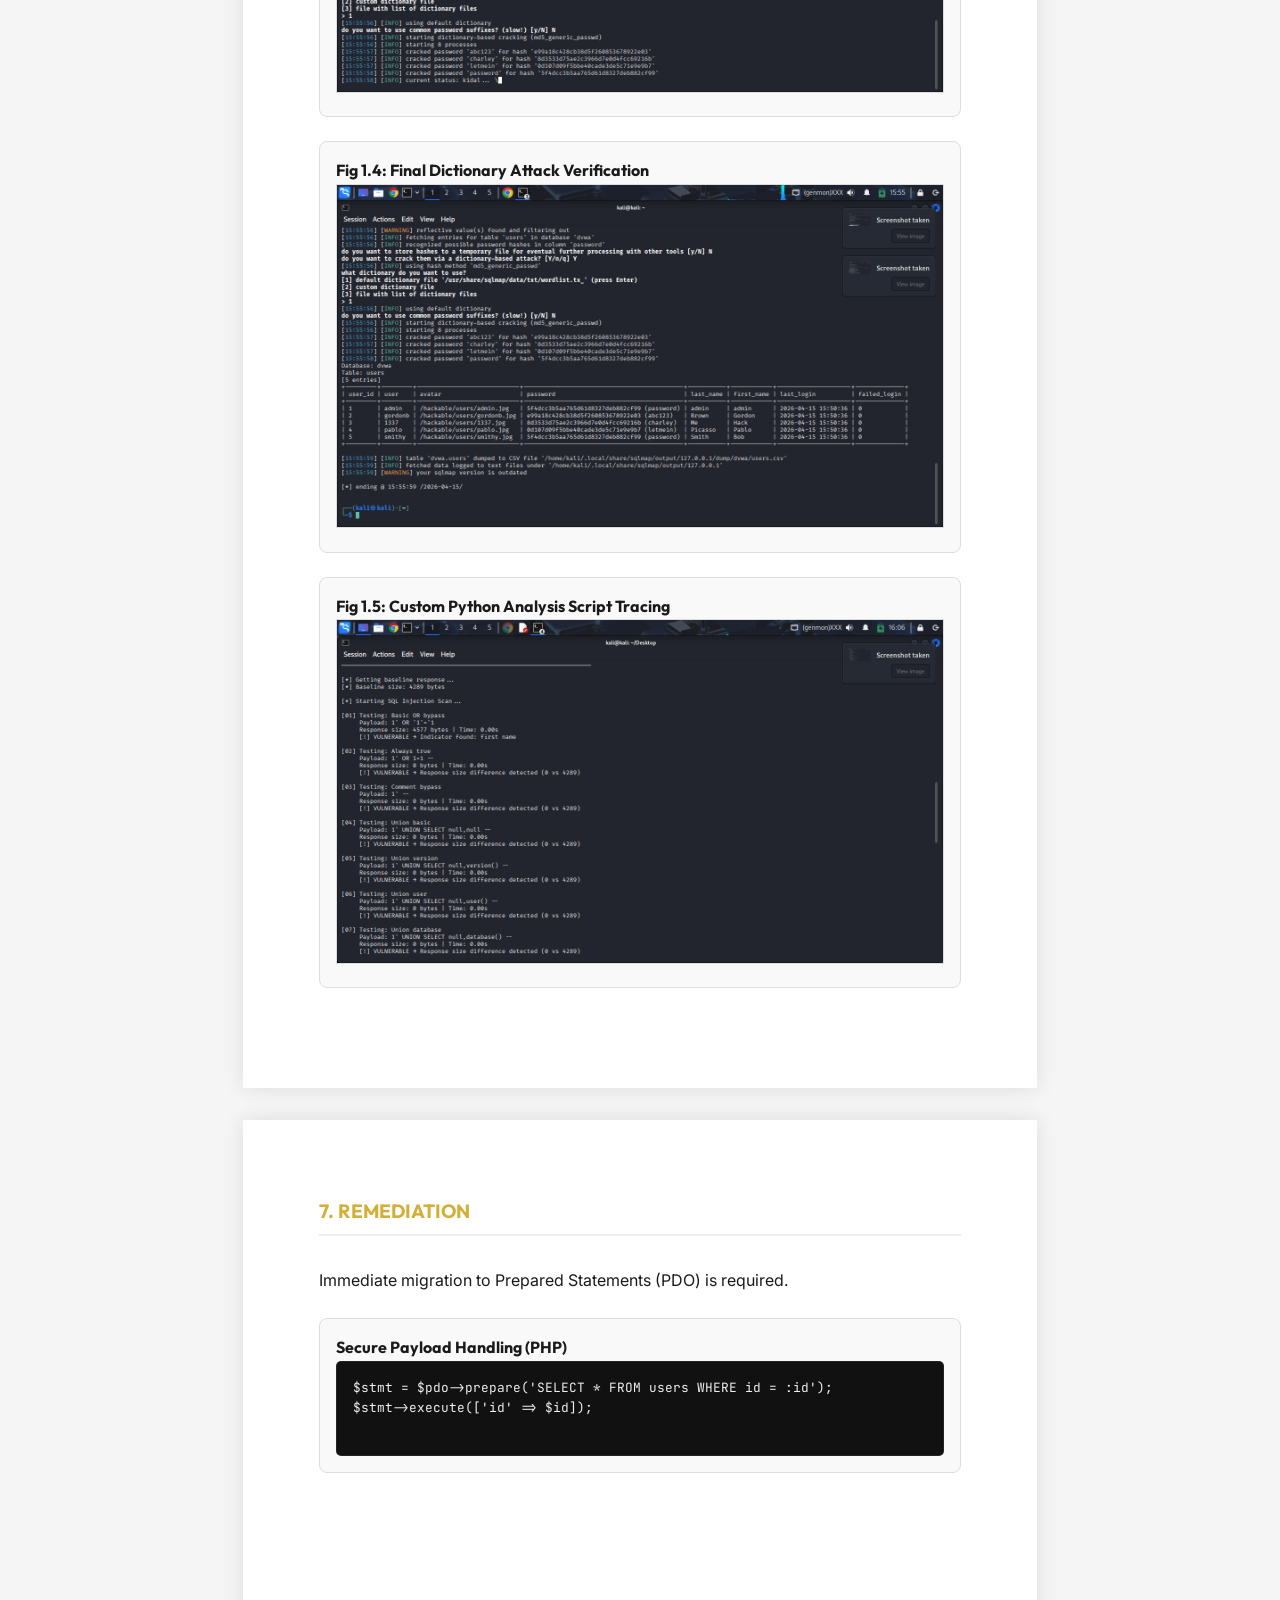
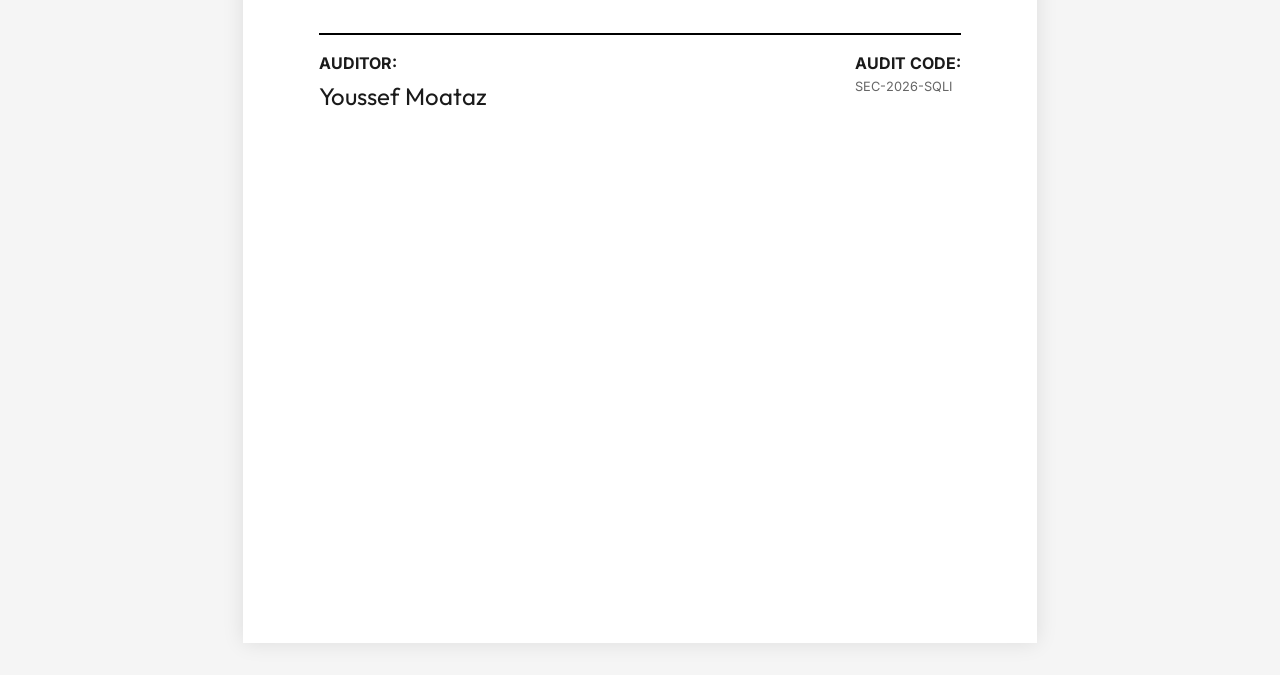
==== commit 27e3ca7d: "Initial commit: Professional SQL Injection Assessment portfolio" ====
--- a/formal_report.html
+++ b/formal_report.html
@@ -115,13 +115,35 @@
 
     <div class="report-page">
         <h2 class="section-header">6. Appendix: Evidence</h2>
+        
         <div class="evidence-box">
-            <h4>Fig 1.1: Multi-vector Detection</h4>
+            <h4>Fig 1.0: Target Application (DVWA Environment)</h4>
+            <img src="pics/Screenshot_2026-04-15_15_50_52.png">
+        </div>
+
+        <div class="evidence-box">
+            <h4>Fig 1.1: Multi-vector Detection (SQLMap Heuristic)</h4>
             <img src="pics/Screenshot_2026-04-15_15_55_29.png">
         </div>
+        
         <div class="evidence-box">
-            <h4>Fig 1.2: Schema Enumeration</h4>
+            <h4>Fig 1.2: Schema Enumeration ('users' Table)</h4>
             <img src="pics/Screenshot_2026-04-15_15_55_54.png">
+        </div>
+
+        <div class="evidence-box">
+            <h4>Fig 1.3: Data Exfiltration (MD5 Hash Recovery)</h4>
+            <img src="pics/Screenshot_2026-04-15_15_55_58.png">
+        </div>
+
+        <div class="evidence-box">
+            <h4>Fig 1.4: Final Dictionary Attack Verification</h4>
+            <img src="pics/Screenshot_2026-04-15_15_56_00.png">
+        </div>
+
+        <div class="evidence-box" style="page-break-before: always;">
+            <h4>Fig 1.5: Custom Python Analysis Script Tracing</h4>
+            <img src="pics/Screenshot_2026-04-15_16_06_33.png">
         </div>
     </div>
 
